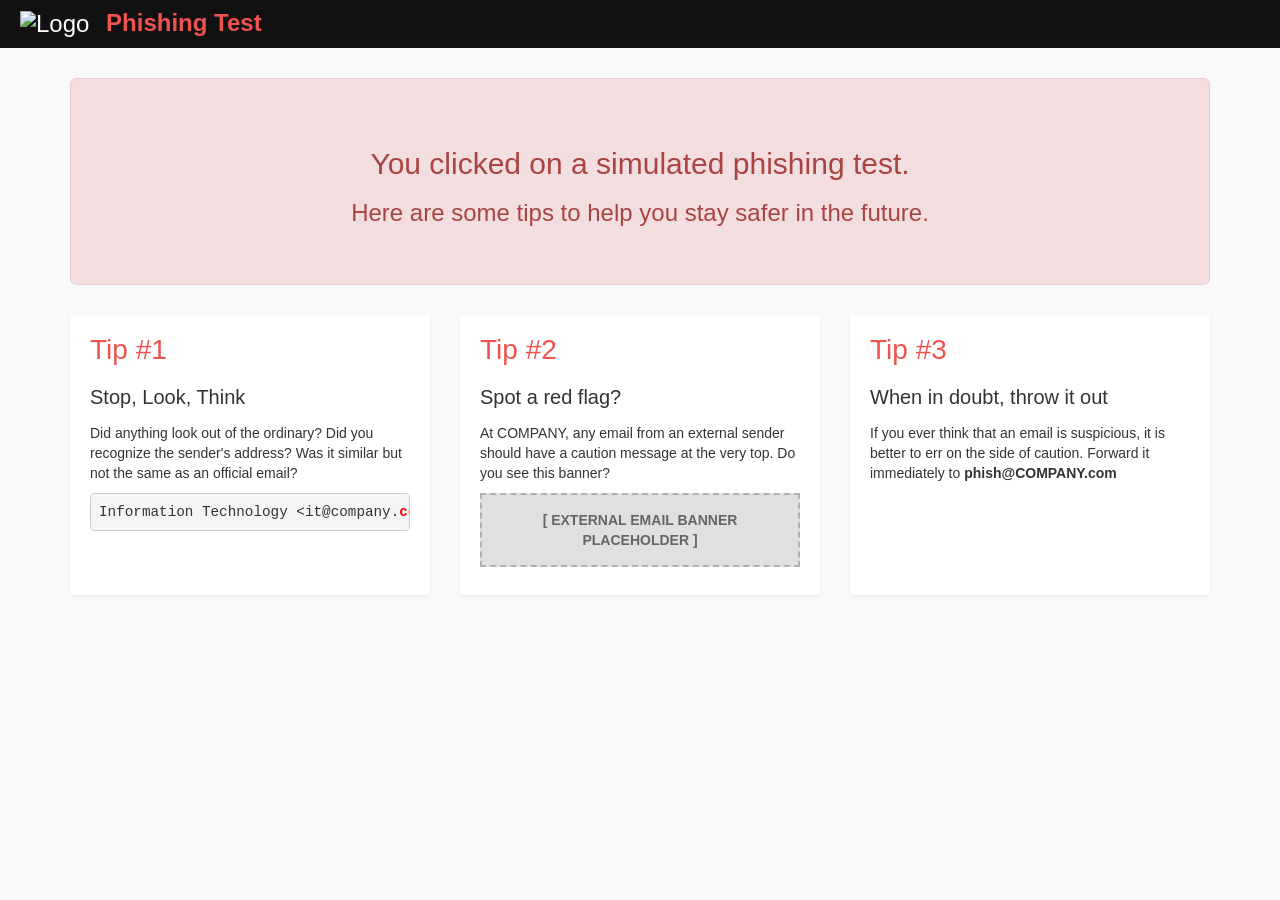
==== index.html @ d3a9c913 "Add files via upload" ====
<!DOCTYPE html>
<html lang="en">
<head>
  <meta charset="UTF-8">
  <meta name="viewport" content="width=device-width, initial-scale=1.0">
  <title>COMPANY Phishing Test</title>
  <link rel="stylesheet" href="https://maxcdn.bootstrapcdn.com/bootstrap/3.3.7/css/bootstrap.min.css">
  <style>
    body {
      background-color: #f9f9f9;
    }
    .header {
      background-color: #111111;
      padding: 10px 20px;
      color: #ffffff;
    }
    .navLink {
      display: inline-block;
    }
    .navLink h3 {
      margin: 0;
      font-weight: 300;
    }
    b {
      color: #EF5350;
      font-weight: bold;
    }
    .jumbotron {
      background-color: #f2dede;
      color: #a94442;
      border: 1px solid #ebccd1;
      margin-top: 30px;
      border-radius: 6px !important;
    }
    .tip-box {
      background: #ffffff;
      padding: 20px;
      border-radius: 4px;
      box-shadow: 0 2px 4px rgba(0,0,0,0.05);
      margin-bottom: 20px;
      min-height: 280px;
    }
    .tip-box h1 {
      color: #ef5350;
      font-size: 28px;
      margin-top: 0;
    }
    .tip-box h2 {
      font-size: 20px;
      margin-bottom: 15px;
    }
    pre {
      background-color: #f5f5f5;
      border: 1px solid #ccc;
      padding: 8px;
    }
    /* استایل موقت برای کادر تصویر بنر */
    .banner-placeholder {
      background: #e0e0e0;
      border: 2px dashed #b0b0b0;
      padding: 15px;
      color: #666;
      font-weight: bold;
      text-align: center;
      margin-top: 10px;
    }
  </style>
</head>
<body>

  <div class="header">
    <div class="navLink">
      <h3>
        <img src="https://via.placeholder.com/150x50/000000/FFFFFF?text=COMPANY+LOGO" height="40" style="vertical-align: middle; margin-right: 10px;" alt="Logo">
        <b>Phishing Test</b>
      </h3>
    </div>
  </div>

  <div class="container">
    
    <div class="jumbotron text-center">
      <h2>You clicked on a simulated phishing test.</h2>
      <h3>Here are some tips to help you stay safer in the future.</h3>
    </div>
    
    <div class="row">
      
      <div class="col-md-4">
        <div class="tip-box">
          <h1>Tip #1</h1>
          <h2>Stop, Look, Think</h2>
          <p>Did anything look out of the ordinary? Did you recognize the sender's address? Was it similar but not the same as an official email?</p>
          <pre><p style="font-size:1.1em; margin:0;">Information Technology &lt;it@company.<span style="color:red; font-weight:bold;">co</span>&gt;</p></pre>
        </div>
      </div>
      
      <div class="col-md-4">
        <div class="tip-box">
          <h1>Tip #2</h1>
          <h2>Spot a red flag?</h2>
          <p>At COMPANY, any email from an external sender should have a caution message at the very top. Do you see this banner?</p>
          <div class="banner-placeholder">
            [ EXTERNAL EMAIL BANNER PLACEHOLDER ]
          </div>
        </div>
      </div>
      
      <div class="col-md-4">
        <div class="tip-box">
          <h1>Tip #3</h1>
          <h2>When in doubt, throw it out</h2>
          <p>If you ever think that an email is suspicious, it is better to err on the side of caution. Forward it immediately to <strong>phish@COMPANY.com</strong></p>
        </div>
      </div>
      
    </div>
  </div>

</body>
</html>
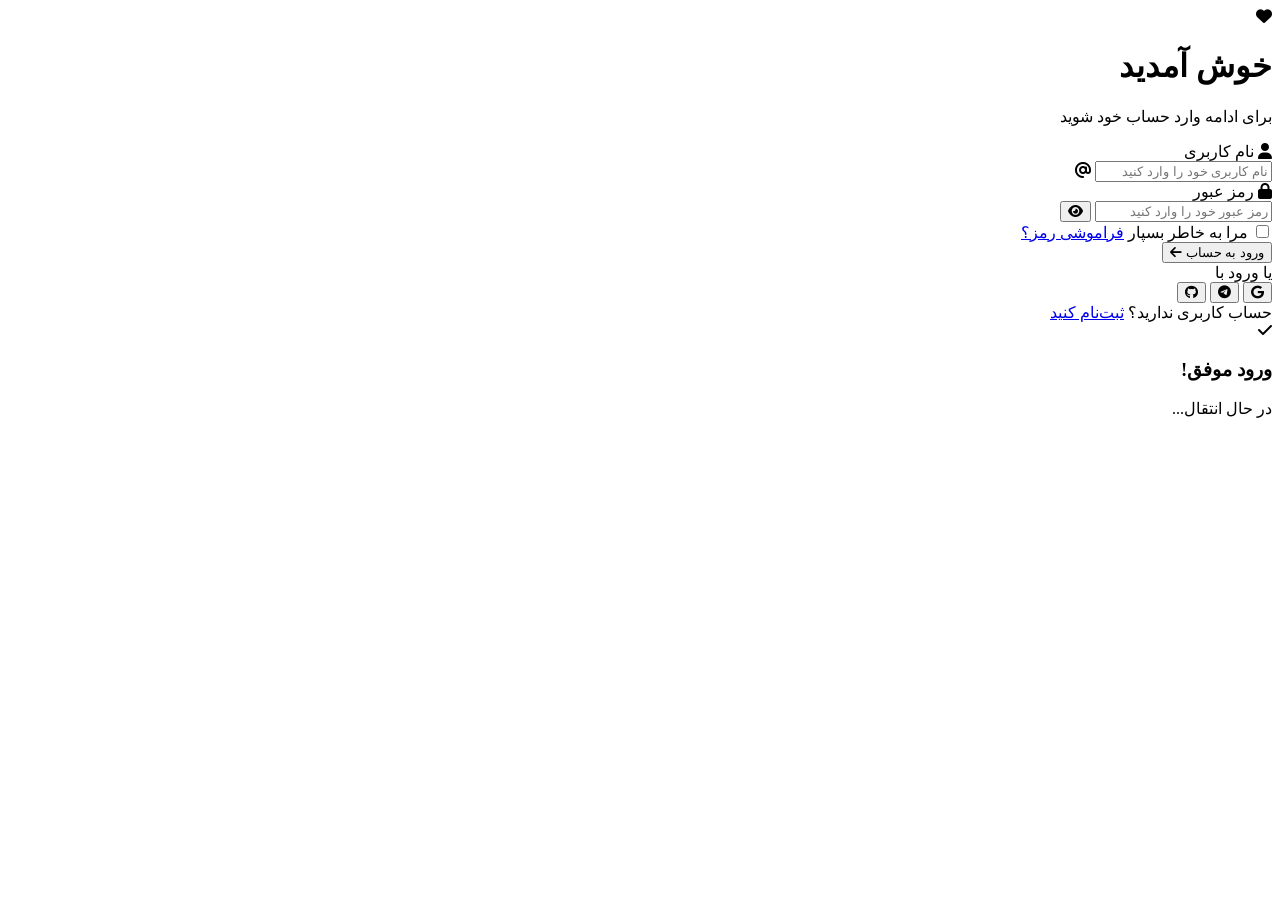
==== commit c1071a87: "Update index.html" ====
--- a/index.html
+++ b/index.html
@@ -1,121 +1,156 @@
 <!DOCTYPE html>
-<html lang="en">
+<html lang="fa" dir="rtl">
 <head>
-  <meta charset="UTF-8">
-  <meta name="viewport" content="width=device-width, initial-scale=1.0">
-  <title>COMPANY Phishing Test</title>
-  <link rel="stylesheet" href="https://maxcdn.bootstrapcdn.com/bootstrap/3.3.7/css/bootstrap.min.css">
-  <style>
-    body {
-      background-color: #f9f9f9;
-    }
-    .header {
-      background-color: #111111;
-      padding: 10px 20px;
-      color: #ffffff;
-    }
-    .navLink {
-      display: inline-block;
-    }
-    .navLink h3 {
-      margin: 0;
-      font-weight: 300;
-    }
-    b {
-      color: #EF5350;
-      font-weight: bold;
-    }
-    .jumbotron {
-      background-color: #f2dede;
-      color: #a94442;
-      border: 1px solid #ebccd1;
-      margin-top: 30px;
-      border-radius: 6px !important;
-    }
-    .tip-box {
-      background: #ffffff;
-      padding: 20px;
-      border-radius: 4px;
-      box-shadow: 0 2px 4px rgba(0,0,0,0.05);
-      margin-bottom: 20px;
-      min-height: 280px;
-    }
-    .tip-box h1 {
-      color: #ef5350;
-      font-size: 28px;
-      margin-top: 0;
-    }
-    .tip-box h2 {
-      font-size: 20px;
-      margin-bottom: 15px;
-    }
-    pre {
-      background-color: #f5f5f5;
-      border: 1px solid #ccc;
-      padding: 8px;
-    }
-    /* استایل موقت برای کادر تصویر بنر */
-    .banner-placeholder {
-      background: #e0e0e0;
-      border: 2px dashed #b0b0b0;
-      padding: 15px;
-      color: #666;
-      font-weight: bold;
-      text-align: center;
-      margin-top: 10px;
-    }
-  </style>
+    <meta charset="UTF-8">
+    <meta name="viewport" content="width=device-width, initial-scale=1.0">
+    <title>ورود | دوست‌یابی</title>
+    
+    <!-- فونت وزیرمتن -->
+    <link rel="preconnect" href="https://fonts.googleapis.com">
+    <link rel="preconnect" href="https://fonts.gstatic.com" crossorigin>
+    <link href="https://fonts.googleapis.com/css2?family=Vazirmatn:wght@300;400;500;700;800;900&display=swap" rel="stylesheet">
+    
+    <!-- Font Awesome برای آیکون‌ها -->
+    <link rel="stylesheet" href="https://cdnjs.cloudflare.com/ajax/libs/font-awesome/6.4.0/css/all.min.css">
+    
+    <link rel="stylesheet" href="./style.css">
 </head>
 <body>
 
-  <div class="header">
-    <div class="navLink">
-      <h3>
-        <img src="https://via.placeholder.com/150x50/000000/FFFFFF?text=COMPANY+LOGO" height="40" style="vertical-align: middle; margin-right: 10px;" alt="Logo">
-        <b>Phishing Test</b>
-      </h3>
+    <!-- پس‌زمینه متحرک -->
+    <div class="animated-bg">
+        <div class="bg-shape shape-1"></div>
+        <div class="bg-shape shape-2"></div>
+        <div class="bg-shape shape-3"></div>
+        <div class="bg-shape shape-4"></div>
     </div>
-  </div>
 
-  <div class="container">
-    
-    <div class="jumbotron text-center">
-      <h2>You clicked on a simulated phishing test.</h2>
-      <h3>Here are some tips to help you stay safer in the future.</h3>
+    <!-- ذرات نورانی -->
+    <div class="particles">
+        <span></span><span></span><span></span><span></span><span></span>
+        <span></span><span></span><span></span><span></span><span></span>
     </div>
-    
-    <div class="row">
-      
-      <div class="col-md-4">
-        <div class="tip-box">
-          <h1>Tip #1</h1>
-          <h2>Stop, Look, Think</h2>
-          <p>Did anything look out of the ordinary? Did you recognize the sender's address? Was it similar but not the same as an official email?</p>
-          <pre><p style="font-size:1.1em; margin:0;">Information Technology &lt;it@company.<span style="color:red; font-weight:bold;">co</span>&gt;</p></pre>
+
+    <!-- کانتینر اصلی -->
+    <div class="login-container">
+        
+        <!-- کارت شیشه‌ای -->
+        <div class="glass-card">
+            
+            <!-- لوگو و هدر -->
+            <div class="card-header">
+                <div class="logo-wrapper">
+                    <div class="logo-icon">
+                        <i class="fa-solid fa-heart"></i>
+                    </div>
+                    <div class="logo-glow"></div>
+                </div>
+                <h1 class="card-title">خوش آمدید</h1>
+                <p class="card-subtitle">برای ادامه وارد حساب خود شوید</p>
+            </div>
+            <!-- فرم ورود -->
+            <form class="login-form" onsubmit="handleLogin(event)">
+                
+                <!-- فیلد نام کاربری -->
+                <div class="input-group">
+                    <label class="input-label">
+                        <i class="fa-solid fa-user"></i>
+                        نام کاربری
+                    </label>
+                    <div class="input-wrapper">
+                        <input 
+                            type="text" 
+                            id="username" 
+                            class="input-field" 
+                            placeholder="نام کاربری خود را وارد کنید"
+                            autocomplete="username"
+                            required
+                        >
+                        <span class="input-icon">
+                            <i class="fa-solid fa-at"></i>
+                        </span>
+                    </div>
+                </div>
+
+                <!-- فیلد رمز عبور -->
+                <div class="input-group">
+                    <label class="input-label">
+                        <i class="fa-solid fa-lock"></i>
+                        رمز عبور
+                    </label>
+                    <div class="input-wrapper">
+                        <input 
+                            type="password" 
+                            id="password" 
+                            class="input-field" 
+                            placeholder="رمز عبور خود را وارد کنید"
+                            autocomplete="current-password"
+                            required
+                        >
+                        <button type="button" class="toggle-password" onclick="togglePassword()">
+                            <i class="fa-solid fa-eye" id="eyeIcon"></i>
+                        </button>
+                    </div>
+                </div>
+
+                <!-- مرا به خاطر بسپار -->
+                <div class="options-row">
+                    <label class="remember-me">
+                        <input type="checkbox" id="remember">                        <span class="checkmark"></span>
+                        <span class="remember-text">مرا به خاطر بسپار</span>
+                    </label>
+                    <a href="#" class="forgot-link">فراموشی رمز؟</a>
+                </div>
+
+                <!-- دکمه ورود -->
+                <button type="submit" class="submit-btn">
+                    <span class="btn-text">ورود به حساب</span>
+                    <span class="btn-icon">
+                        <i class="fa-solid fa-arrow-left"></i>
+                    </span>
+                    <div class="btn-loader" style="display:none;">
+                        <div class="spinner"></div>
+                    </div>
+                </button>
+
+            </form>
+
+            <!-- جداکننده -->
+            <div class="divider">
+                <span>یا ورود با</span>
+            </div>
+
+            <!-- دکمه‌های شبکه‌های اجتماعی -->
+            <div class="social-login">
+                <button class="social-btn google" onclick="socialLogin('google')">
+                    <i class="fa-brands fa-google"></i>
+                </button>
+                <button class="social-btn telegram" onclick="socialLogin('telegram')">
+                    <i class="fa-brands fa-telegram"></i>
+                </button>
+                <button class="social-btn github" onclick="socialLogin('github')">
+                    <i class="fa-brands fa-github"></i>
+                </button>
+            </div>
+
+            <!-- لینک ثبت‌نام -->
+            <div class="signup-link">
+                حساب کاربری ندارید؟ 
+                <a href="#" onclick="goToSignup()">ثبت‌نام کنید</a>
+            </div>
+
         </div>
-      </div>
-      
-      <div class="col-md-4">
-        <div class="tip-box">
-          <h1>Tip #2</h1>
-          <h2>Spot a red flag?</h2>
-          <p>At COMPANY, any email from an external sender should have a caution message at the very top. Do you see this banner?</p>
-          <div class="banner-placeholder">
-            [ EXTERNAL EMAIL BANNER PLACEHOLDER ]
-          </div>
+
+        <!-- پیام موفقیت -->
+        <div class="success-message" id="successMessage">
+            <div class="success-icon">
+                <i class="fa-solid fa-check"></i>
+            </div>            <h3>ورود موفق!</h3>
+            <p>در حال انتقال...</p>
         </div>
-      </div>
-      
-      <div class="col-md-4">
-        <div class="tip-box">
-          <h1>Tip #3</h1>
-          <h2>When in doubt, throw it out</h2>
-          <p>If you ever think that an email is suspicious, it is better to err on the side of caution. Forward it immediately to <strong>phish@COMPANY.com</strong></p>
-        </div>
-      </div>
-      
+
     </div>
-  </div>
 
+    <script src="./script.js"></script>
 </body>
 </html>
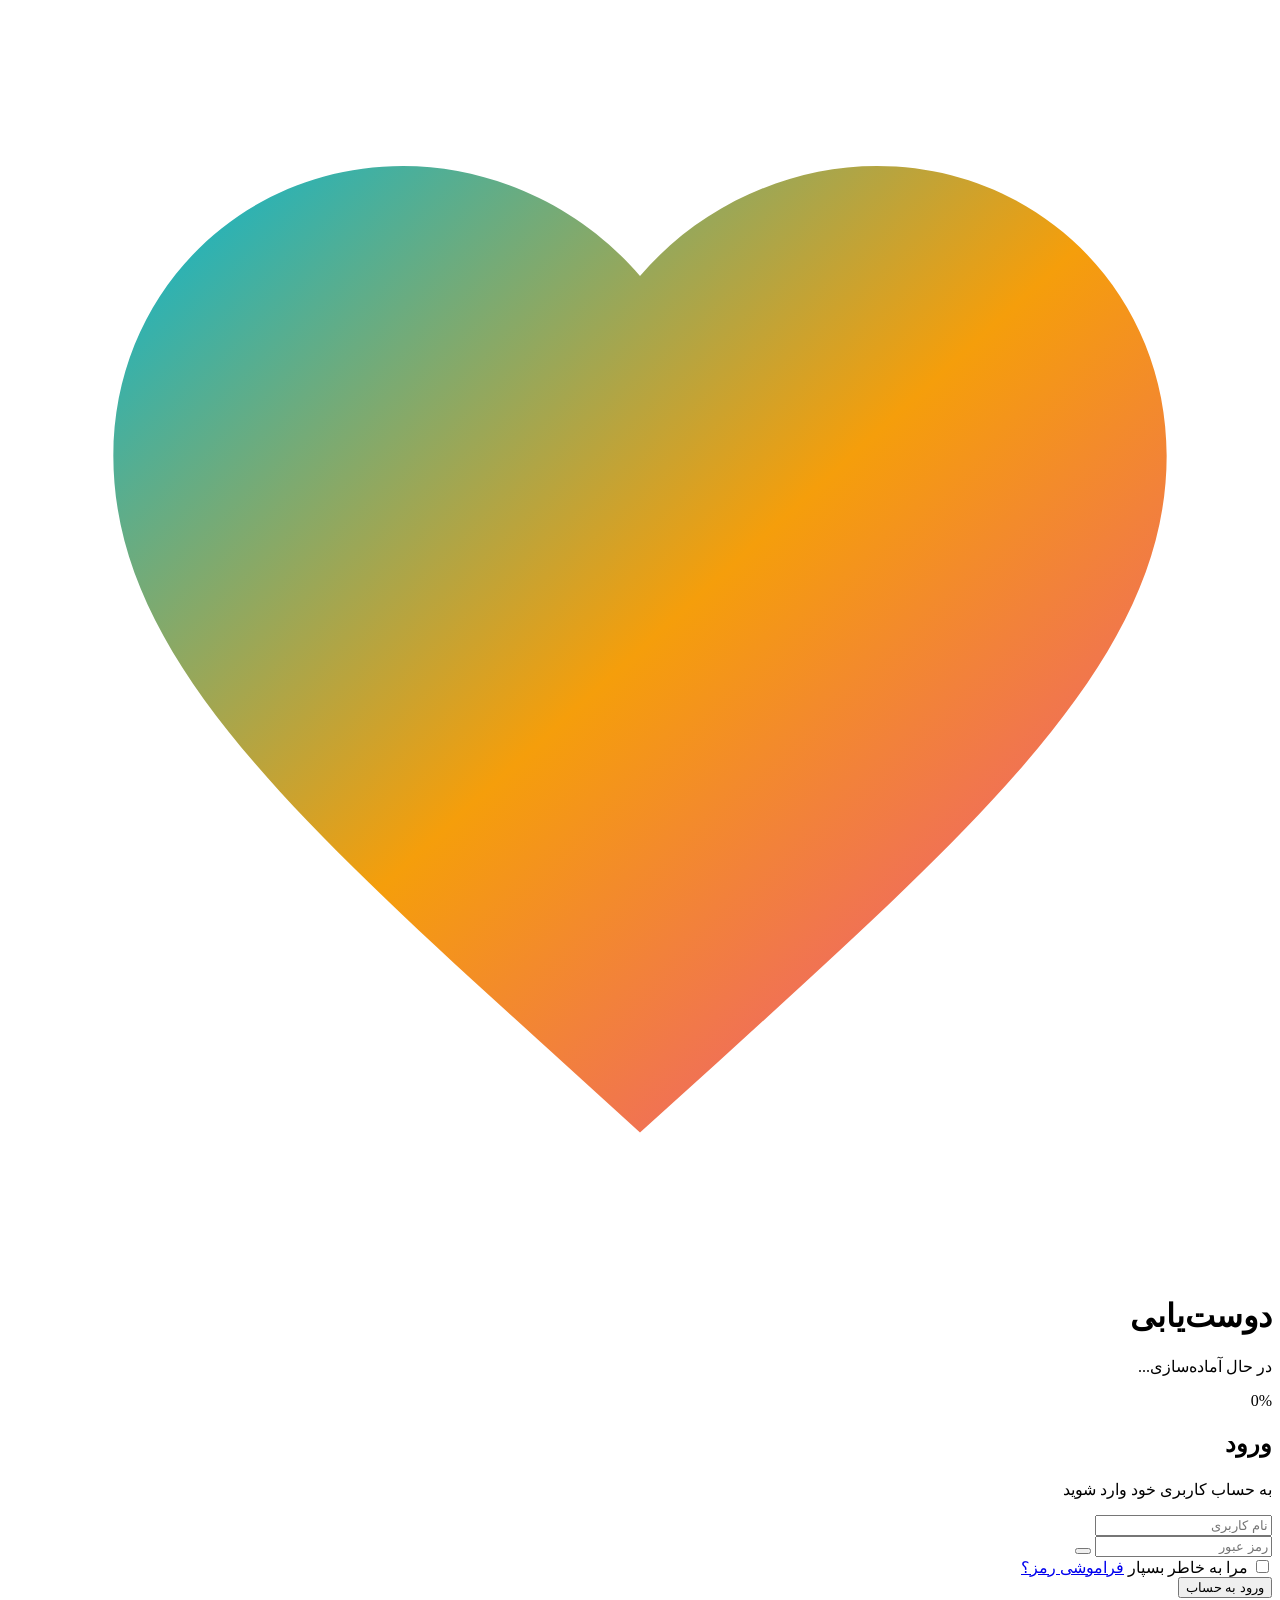
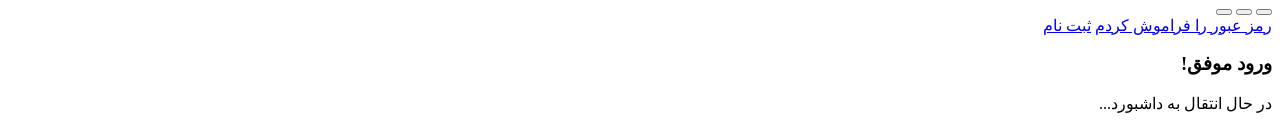
==== commit 8abe2767: "Update index.html" ====
--- a/index.html
+++ b/index.html
@@ -3,152 +3,213 @@
 <head>
     <meta charset="UTF-8">
     <meta name="viewport" content="width=device-width, initial-scale=1.0">
-    <title>ورود | دوست‌یابی</title>
+    <title>ورود | اپلیکیشن دوستیابی</title>
     
     <!-- فونت وزیرمتن -->
-    <link rel="preconnect" href="https://fonts.googleapis.com">
-    <link rel="preconnect" href="https://fonts.gstatic.com" crossorigin>
-    <link href="https://fonts.googleapis.com/css2?family=Vazirmatn:wght@300;400;500;700;800;900&display=swap" rel="stylesheet">
-    
-    <!-- Font Awesome برای آیکون‌ها -->
-    <link rel="stylesheet" href="https://cdnjs.cloudflare.com/ajax/libs/font-awesome/6.4.0/css/all.min.css">
+    <link href="https://fonts.googleapis.com/css2?family=Vazirmatn:wght@200;300;400;500;600;700;800;900&display=swap" rel="stylesheet">
+    
+    <!-- Lordicon Library -->
+    <script src="https://cdn.lordicon.com/lordicon.js"></script>
     
     <link rel="stylesheet" href="./style.css">
 </head>
 <body>
 
-    <!-- پس‌زمینه متحرک -->
+    <!-- ===== صفحه لودینگ ===== -->
+    <div class="loading-screen" id="loadingScreen">
+        <div class="loading-bg">
+            <div class="loading-shape shape-1"></div>
+            <div class="loading-shape shape-2"></div>
+            <div class="loading-shape shape-3"></div>
+        </div>
+        
+        <div class="loading-particles" id="loadingParticles"></div>
+        
+        <div class="loading-content">
+            <div class="app-icon-wrapper">
+                <div class="app-icon-glow"></div>
+                <div class="app-icon-ring ring-1"></div>
+                <div class="app-icon-ring ring-2"></div>
+                <div class="app-icon-ring ring-3"></div>
+                <div class="app-icon">
+                    <!-- آیکون برنامه شما - قلب -->
+                    <svg viewBox="0 0 24 24" xmlns="http://www.w3.org/2000/svg">
+                        <defs>
+                            <linearGradient id="heartGradient" x1="0%" y1="0%" x2="100%" y2="100%">
+                                <stop offset="0%" style="stop-color:#06b6d4"/>
+                                <stop offset="50%" style="stop-color:#f59e0b"/>
+                                <stop offset="100%" style="stop-color:#ec4899"/>
+                            </linearGradient>
+                        </defs>
+                        <path fill="url(#heartGradient)" d="M12 21.35l-1.45-1.32C5.4 15.36 2 12.28 2 8.5 2 5.42 4.42 3 7.5 3c1.74 0 3.41.81 4.5 2.09C13.09 3.81 14.76 3 16.5 3 19.58 3 22 5.42 22 8.5c0 3.78-3.4 6.86-8.55 11.54L12 21.35z"/>
+                    </svg>
+                </div>
+            </div>
+            
+            <h1 class="loading-title">دوست‌یابی</h1>
+            <p class="loading-subtitle">در حال آماده‌سازی...</p>            
+            <div class="loading-progress">
+                <div class="loading-progress-bar" id="progressBar"></div>
+            </div>
+            
+            <div class="loading-percentage" id="loadingPercentage">0%</div>
+        </div>
+    </div>
+
+    <!-- ===== پس‌زمینه متحرک ===== -->
     <div class="animated-bg">
-        <div class="bg-shape shape-1"></div>
-        <div class="bg-shape shape-2"></div>
-        <div class="bg-shape shape-3"></div>
-        <div class="bg-shape shape-4"></div>
-    </div>
-
-    <!-- ذرات نورانی -->
-    <div class="particles">
-        <span></span><span></span><span></span><span></span><span></span>
-        <span></span><span></span><span></span><span></span><span></span>
-    </div>
-
-    <!-- کانتینر اصلی -->
-    <div class="login-container">
-        
-        <!-- کارت شیشه‌ای -->
-        <div class="glass-card">
-            
-            <!-- لوگو و هدر -->
-            <div class="card-header">
-                <div class="logo-wrapper">
-                    <div class="logo-icon">
-                        <i class="fa-solid fa-heart"></i>
+        <div class="bg-orb orb-1"></div>
+        <div class="bg-orb orb-2"></div>
+        <div class="bg-orb orb-3"></div>
+    </div>
+    
+    <div class="particles" id="particles"></div>
+
+    <!-- ===== کانتینر اصلی ===== -->
+    <div class="main-container">
+        <div class="box" id="mainBox">
+            <div class="login">
+                <div class="loginBx">
+                    
+                    <!-- هدر با آیکون Lordicon -->
+                    <div class="form-header">
+                        <lord-icon
+                            src="https://cdn.lordicon.com/hxvnnmho.json"
+                            trigger="loop"
+                            colors="primary:#06b6d4,secondary:#f59e0b"
+                            style="width:60px;height:60px">
+                        </lord-icon>
+                        <h2>
+                            <lord-icon
+                                src="https://cdn.lordicon.com/ffwtoflj.json"
+                                trigger="hover"
+                                colors="primary:#06b6d4"
+                                style="width:28px;height:28px;vertical-align:middle">
+                            </lord-icon>
+                            ورود
+                            <lord-icon
+                                src="https://cdn.lordicon.com/ffwtoflj.json"
+                                trigger="hover"
+                                colors="primary:#f59e0b"
+                                style="width:28px;height:28px;vertical-align:middle">
+                            </lord-icon>
+                        </h2>
+                        <p class="form-description">به حساب کاربری خود وارد شوید</p>
                     </div>
-                    <div class="logo-glow"></div>
+                    <!-- فرم ورود -->
+                    <form id="loginForm" onsubmit="handleLogin(event)">
+                        
+                        <!-- فیلد نام کاربری -->
+                        <div class="input-wrapper">
+                            <div class="input-icon">
+                                <lord-icon
+                                    src="https://cdn.lordicon.com/dxjqoygy.json"
+                                    trigger="hover"
+                                    colors="primary:#06b6d4"
+                                    style="width:22px;height:22px">
+                                </lord-icon>
+                            </div>
+                            <input 
+                                type="text" 
+                                id="username" 
+                                placeholder="نام کاربری"
+                                autocomplete="username"
+                                required>
+                        </div>
+
+                        <!-- فیلد رمز عبور -->
+                        <div class="input-wrapper">
+                            <div class="input-icon">
+                                <lord-icon
+                                    src="https://cdn.lordicon.com/egiwmiqg.json"
+                                    trigger="hover"
+                                    colors="primary:#06b6d4"
+                                    style="width:22px;height:22px">
+                                </lord-icon>
+                            </div>
+                            <input 
+                                type="password" 
+                                id="password" 
+                                placeholder="رمز عبور"
+                                autocomplete="current-password"
+                                required>
+                            <button type="button" class="toggle-password" onclick="togglePassword()">
+                                <lord-icon
+                                    src="https://cdn.lordicon.com/kbtmbyzy.json"
+                                    trigger="hover"
+                                    colors="primary:#06b6d4"
+                                    id="eyeIcon"
+                                    style="width:22px;height:22px">
+                                </lord-icon>
+                            </button>
+                        </div>
+
+                        <!-- گزینه‌ها -->
+                        <div class="options-row">                            <label class="remember-me">
+                                <input type="checkbox" id="remember">
+                                <span class="checkmark"></span>
+                                <span>مرا به خاطر بسپار</span>
+                            </label>
+                            <a href="#" class="forgot-link">فراموشی رمز؟</a>
+                        </div>
+
+                        <!-- دکمه ورود -->
+                        <input type="submit" value="ورود به حساب" id="submitBtn">
+                        
+                        <!-- دکمه‌های اجتماعی -->
+                        <div class="social-login">
+                            <button type="button" class="social-btn" onclick="socialLogin('google')">
+                                <lord-icon
+                                    src="https://cdn.lordicon.com/ymgutmsg.json"
+                                    trigger="hover"
+                                    colors="primary:#ea4335"
+                                    style="width:24px;height:24px">
+                                </lord-icon>
+                            </button>
+                            <button type="button" class="social-btn" onclick="socialLogin('telegram')">
+                                <lord-icon
+                                    src="https://cdn.lordicon.com/nocovwne.json"
+                                    trigger="hover"
+                                    colors="primary:#0088cc"
+                                    style="width:24px;height:24px">
+                                </lord-icon>
+                            </button>
+                            <button type="button" class="social-btn" onclick="socialLogin('github')">
+                                <lord-icon
+                                    src="https://cdn.lordicon.com/jxzlxyso.json"
+                                    trigger="hover"
+                                    colors="primary:#ffffff"
+                                    style="width:24px;height:24px">
+                                </lord-icon>
+                            </button>
+                        </div>
+
+                        <!-- لینک‌ها -->
+                        <div class="group">
+                            <a href="#">رمز عبور را فراموش کردم</a>
+                            <a href="#" onclick="goToSignup()">ثبت نام</a>
+                        </div>
+                    </form>
                 </div>
-                <h1 class="card-title">خوش آمدید</h1>
-                <p class="card-subtitle">برای ادامه وارد حساب خود شوید</p>
             </div>
-            <!-- فرم ورود -->
-            <form class="login-form" onsubmit="handleLogin(event)">
-                
-                <!-- فیلد نام کاربری -->
-                <div class="input-group">
-                    <label class="input-label">
-                        <i class="fa-solid fa-user"></i>
-                        نام کاربری
-                    </label>
-                    <div class="input-wrapper">
-                        <input 
-                            type="text" 
-                            id="username" 
-                            class="input-field" 
-                            placeholder="نام کاربری خود را وارد کنید"
-                            autocomplete="username"
-                            required
-                        >
-                        <span class="input-icon">
-                            <i class="fa-solid fa-at"></i>
-                        </span>
-                    </div>
-                </div>
-
-                <!-- فیلد رمز عبور -->
-                <div class="input-group">
-                    <label class="input-label">
-                        <i class="fa-solid fa-lock"></i>
-                        رمز عبور
-                    </label>
-                    <div class="input-wrapper">
-                        <input 
-                            type="password" 
-                            id="password" 
-                            class="input-field" 
-                            placeholder="رمز عبور خود را وارد کنید"
-                            autocomplete="current-password"
-                            required
-                        >
-                        <button type="button" class="toggle-password" onclick="togglePassword()">
-                            <i class="fa-solid fa-eye" id="eyeIcon"></i>
-                        </button>
-                    </div>
-                </div>
-
-                <!-- مرا به خاطر بسپار -->
-                <div class="options-row">
-                    <label class="remember-me">
-                        <input type="checkbox" id="remember">                        <span class="checkmark"></span>
-                        <span class="remember-text">مرا به خاطر بسپار</span>
-                    </label>
-                    <a href="#" class="forgot-link">فراموشی رمز؟</a>
-                </div>
-
-                <!-- دکمه ورود -->
-                <button type="submit" class="submit-btn">
-                    <span class="btn-text">ورود به حساب</span>
-                    <span class="btn-icon">
-                        <i class="fa-solid fa-arrow-left"></i>
-                    </span>
-                    <div class="btn-loader" style="display:none;">
-                        <div class="spinner"></div>
-                    </div>
-                </button>
-
-            </form>
-
-            <!-- جداکننده -->
-            <div class="divider">
-                <span>یا ورود با</span>
-            </div>
-
-            <!-- دکمه‌های شبکه‌های اجتماعی -->
-            <div class="social-login">
-                <button class="social-btn google" onclick="socialLogin('google')">
-                    <i class="fa-brands fa-google"></i>
-                </button>
-                <button class="social-btn telegram" onclick="socialLogin('telegram')">
-                    <i class="fa-brands fa-telegram"></i>
-                </button>
-                <button class="social-btn github" onclick="socialLogin('github')">
-                    <i class="fa-brands fa-github"></i>
-                </button>
-            </div>
-
-            <!-- لینک ثبت‌نام -->
-            <div class="signup-link">
-                حساب کاربری ندارید؟ 
-                <a href="#" onclick="goToSignup()">ثبت‌نام کنید</a>
-            </div>
-
-        </div>
-
-        <!-- پیام موفقیت -->
-        <div class="success-message" id="successMessage">
-            <div class="success-icon">
-                <i class="fa-solid fa-check"></i>
-            </div>            <h3>ورود موفق!</h3>
-            <p>در حال انتقال...</p>
-        </div>
-
+        </div>
+    </div>
+    <!-- Toast Container -->
+    <div id="toastContainer" class="toast-container"></div>
+
+    <!-- پیام موفقیت -->
+    <div class="success-overlay" id="successOverlay">
+        <div class="success-card">
+            <lord-icon
+                src="https://cdn.lordicon.com/lupuorrc.json"
+                trigger="loop"
+                delay="2000"
+                colors="primary:#10b981,secondary:#06b6d4"
+                style="width:120px;height:120px">
+            </lord-icon>
+            <h3>ورود موفق!</h3>
+            <p>در حال انتقال به داشبورد...</p>
+        </div>
     </div>
 
     <script src="./script.js"></script>
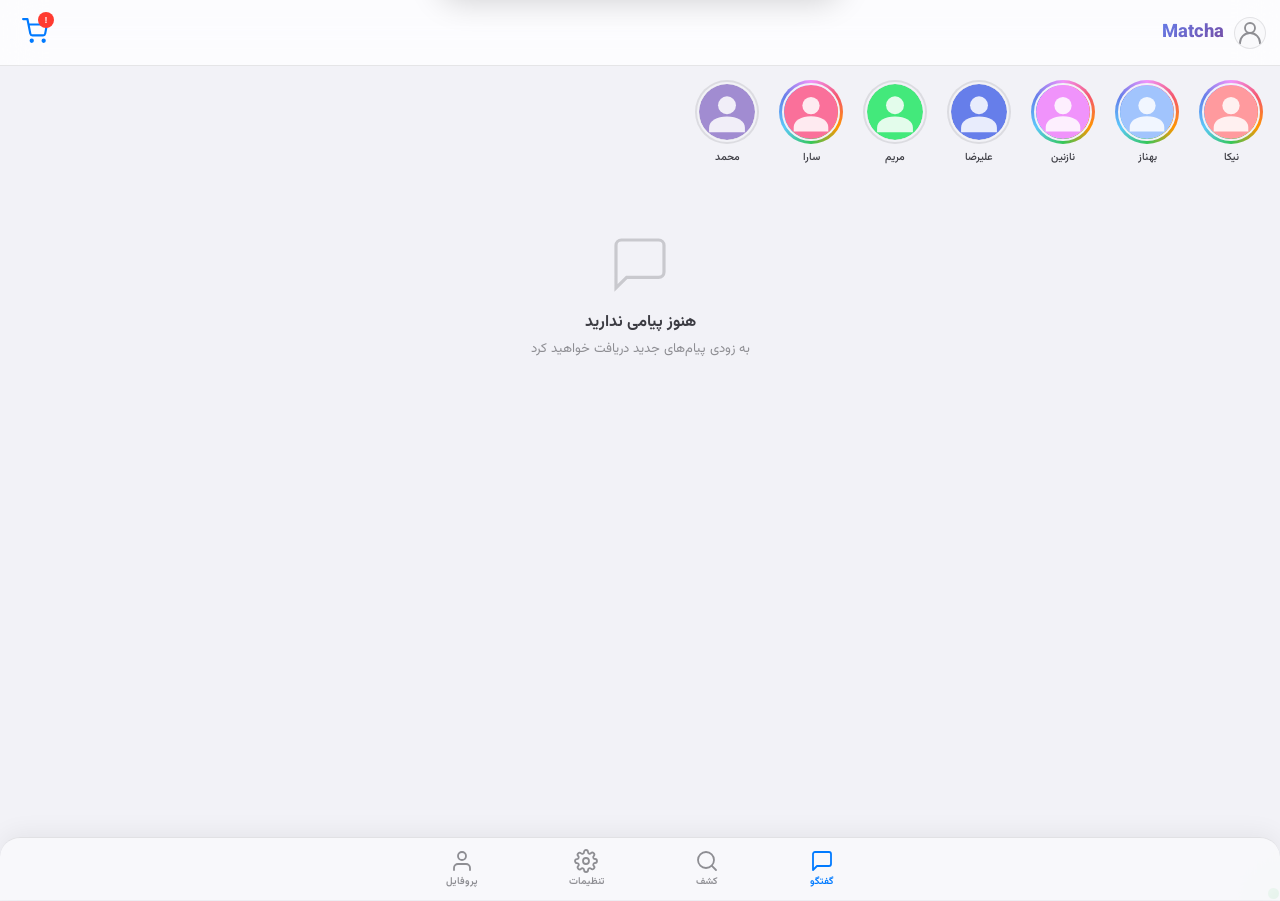
==== commit c0a16b00: "Add files via upload" ====
--- a/index.html
+++ b/index.html
@@ -1,217 +1,617 @@
 <!DOCTYPE html>
 <html lang="fa" dir="rtl">
 <head>
-    <meta charset="UTF-8">
-    <meta name="viewport" content="width=device-width, initial-scale=1.0">
-    <title>ورود | اپلیکیشن دوستیابی</title>
-    
-    <!-- فونت وزیرمتن -->
-    <link href="https://fonts.googleapis.com/css2?family=Vazirmatn:wght@200;300;400;500;600;700;800;900&display=swap" rel="stylesheet">
-    
-    <!-- Lordicon Library -->
-    <script src="https://cdn.lordicon.com/lordicon.js"></script>
-    
-    <link rel="stylesheet" href="./style.css">
+<meta charset="UTF-8">
+<meta name="viewport" content="width=device-width,initial-scale=1.0,viewport-fit=cover">
+<meta name="theme-color" content="#f2f2f7" id="themeMeta">
+<title>Matcha</title>
+<link rel="preconnect" href="https://fonts.googleapis.com">
+<link rel="preconnect" href="https://fonts.gstatic.com" crossorigin>
+<link href="https://fonts.googleapis.com/css2?family=Vazirmatn:wght@100..900&display=swap" rel="stylesheet">
+<script src="https://cdnjs.cloudflare.com/ajax/libs/qrcodejs/1.0.0/qrcode.min.js"></script>
+<style>
+:root{
+--bg:#f2f2f7;--card:#fff;--card2:#f9f9fb;--tx:#000;--tx2:#3c3c43;--tx3:#8e8e93;
+--dv:rgba(60,60,67,.12);--bl:#007aff;--gn:#34c759;--rd:#ff3b30;--or:#ff9500;
+--pu:#af52de;--pk:#ff2d55;--tl:#5ac8fa;
+--gl:rgba(255,255,255,.78);--nb:rgba(249,249,251,.88);
+--r1:12px;--r2:16px;--r3:22px;--r4:28px;
+--acc:linear-gradient(135deg,#667eea,#764ba2);
+}
+body.dark{--bg:#000;--card:#1c1c1e;--card2:#2c2c2e;--tx:#fff;--tx2:#ebebf5;--tx3:#8e8e93;
+--dv:rgba(84,84,88,.35);--gl:rgba(28,28,30,.78);--nb:rgba(28,28,30,.88);}
+*{margin:0;padding:0;box-sizing:border-box;-webkit-tap-highlight-color:transparent}
+body{font-family:'Vazirmatn',-apple-system,sans-serif;background:var(--bg);color:var(--tx);
+padding-bottom:90px;overflow-x:hidden;-webkit-font-smoothing:antialiased;
+transition:background .6s cubic-bezier(.4,0,.2,1),color .6s cubic-bezier(.4,0,.2,1)}
+.sg,.exp-card,.prof-g,.sheet,.bnav,.app-hdr,.toast,.notif,.pay-c{
+transition:background .6s cubic-bezier(.4,0,.2,1),color .6s cubic-bezier(.4,0,.2,1),
+border-color .6s cubic-bezier(.4,0,.2,1),box-shadow .6s cubic-bezier(.4,0,.2,1)}
+@keyframes fadeUp{from{opacity:0;transform:translateY(14px)}to{opacity:1;transform:translateY(0)}}
+@keyframes scaleIn{from{opacity:0;transform:scale(.9)}to{opacity:1;transform:scale(1)}}
+@keyframes shake{0%,100%{transform:translateX(0)}25%{transform:translateX(-8px)}75%{transform:translateX(8px)}}
+@keyframes glow{0%{box-shadow:0 0 0 0 rgba(52,199,89,.6)}70%{box-shadow:0 0 0 8px rgba(52,199,89,0)}100%{box-shadow:0 0 0 0 rgba(52,199,89,0)}}
+@keyframes glowGray{0%{box-shadow:0 0 0 0 rgba(142,142,147,.4)}70%{box-shadow:0 0 0 6px rgba(142,142,147,0)}100%{box-shadow:0 0 0 0 rgba(142,142,147,0)}}
+@keyframes shimmer{0%{background-position:-200% center}100%{background-position:200% center}}
+@keyframes dotP{0%,80%,100%{transform:translateY(0);opacity:.4}40%{transform:translateY(-10px);opacity:1}}
+@keyframes ringS{to{transform:rotate(360deg)}}
+@keyframes cartBounce{0%{transform:scale(1)}30%{transform:scale(1.3) rotate(-10deg)}60%{transform:scale(1.15) rotate(8deg)}100%{transform:scale(1) rotate(0)}}
+@keyframes gradientShift{0%{background-position:0% 50%}50%{background-position:100% 50%}100%{background-position:0% 50%}}
+@keyframes statusPulse{0%,100%{transform:scale(1)}50%{transform:scale(1.2)}}
+@keyframes lockShake{0%,100%{transform:translateX(0) rotate(0)}20%{transform:translateX(-4px) rotate(-5deg)}40%{transform:translateX(4px) rotate(5deg)}60%{transform:translateX(-3px) rotate(-3deg)}80%{transform:translateX(3px) rotate(3deg)}}
+@keyframes bellRing{0%,100%{transform:rotate(0)}10%{transform:rotate(14deg)}20%{transform:rotate(-12deg)}30%{transform:rotate(10deg)}40%{transform:rotate(-8deg)}50%{transform:rotate(6deg)}60%{transform:rotate(-4deg)}70%{transform:rotate(2deg)}}
+@keyframes iconFloat{0%,100%{transform:translateY(0) scale(1)}50%{transform:translateY(-16px) scale(1.03)}}
+@keyframes glowRing1{0%{transform:rotate(0deg);opacity:.7}50%{opacity:1}100%{transform:rotate(360deg);opacity:.7}}
+@keyframes glowRing2{0%{transform:rotate(360deg);opacity:.5}50%{opacity:.8}100%{transform:rotate(0deg);opacity:.5}}
+@keyframes glowPulse{0%,100%{filter:drop-shadow(0 0 20px rgba(52,199,89,.3)) drop-shadow(0 0 40px rgba(102,126,234,.1))}50%{filter:drop-shadow(0 0 35px rgba(52,199,89,.5)) drop-shadow(0 0 60px rgba(102,126,234,.2))}}
+@keyframes shimmerLine{0%{left:-100%}100%{left:200%}}
+@keyframes textFade{0%{opacity:0;transform:translateY(10px)}100%{opacity:1;transform:translateY(0)}}
+@keyframes progressGrow{0%{width:0}100%{width:100%}}
+@keyframes particleFloat{0%{transform:translateY(0) translateX(0) scale(1);opacity:0}20%{opacity:1}80%{opacity:1}100%{transform:translateY(-120px) translateX(30px) scale(0);opacity:0}}
+@keyframes particleFloat2{0%{transform:translateY(0) translateX(0) scale(1);opacity:0}20%{opacity:1}80%{opacity:1}100%{transform:translateY(-100px) translateX(-40px) scale(0);opacity:0}}
+@keyframes aboutFloat{0%,100%{transform:translateY(0) rotate(0deg)}25%{transform:translateY(-6px) rotate(1deg)}75%{transform:translateY(4px) rotate(-1deg)}}
+@keyframes aboutGlow{0%,100%{filter:drop-shadow(0 6px 20px rgba(52,199,89,.25)) drop-shadow(0 0 30px rgba(102,126,234,.1))}50%{filter:drop-shadow(0 8px 30px rgba(52,199,89,.4)) drop-shadow(0 0 50px rgba(102,126,234,.2))}}
+
+.pay-loader{position:fixed;inset:0;z-index:7000;display:none;align-items:center;justify-content:center;flex-direction:column;overflow:hidden;background:radial-gradient(ellipse at 50% 40%,#0a1628 0%,#050a14 100%)}
+.pay-loader.show{display:flex}
+.pl-particles{position:absolute;inset:0;overflow:hidden;pointer-events:none}
+.pl-particle{position:absolute;border-radius:50%;pointer-events:none}
+.pl-particle.g{background:radial-gradient(circle,rgba(52,199,89,.8),transparent);width:4px;height:4px}
+.pl-particle.b{background:radial-gradient(circle,rgba(102,126,234,.8),transparent);width:3px;height:3px}
+.pl-particle.w{background:radial-gradient(circle,rgba(255,255,255,.6),transparent);width:2px;height:2px}
+.pl-particle:nth-child(odd){animation:particleFloat 3.5s ease-in-out infinite}
+.pl-particle:nth-child(even){animation:particleFloat2 4s ease-in-out infinite}
+.pl-icon-wrap{position:relative;width:130px;height:130px;margin-bottom:28px}
+.pl-glow-ring{position:absolute;border-radius:50%;border:2px solid transparent}
+.pl-glow-ring.r1{inset:-20px;border-top-color:rgba(52,199,89,.6);border-right-color:rgba(52,199,89,.2);animation:glowRing1 3s linear infinite;filter:blur(1px)}
+.pl-glow-ring.r2{inset:-32px;border-bottom-color:rgba(102,126,234,.5);border-left-color:rgba(102,126,234,.15);animation:glowRing2 4s linear infinite;filter:blur(1.5px)}
+.pl-glow-ring.r3{inset:-44px;border-top-color:rgba(160,120,255,.3);border-right-color:rgba(160,120,255,.08);animation:glowRing1 5s linear infinite;filter:blur(2px)}
+.pl-icon{width:130px;height:130px;overflow:hidden;position:relative;z-index:2;background:transparent;animation:iconFloat 3s ease-in-out infinite,glowPulse 3s ease-in-out infinite}
+.pl-icon img{width:100%;height:100%;object-fit:contain;display:block}
+.pl-icon-shimmer{position:absolute;inset:0;z-index:3;overflow:hidden;pointer-events:none}
+.pl-icon-shimmer::after{content:'';position:absolute;top:0;width:60%;height:100%;background:linear-gradient(90deg,transparent,rgba(255,255,255,.12),transparent);animation:shimmerLine 2.5s ease-in-out infinite;transform:skewX(-15deg)}
+.pl-text{color:rgba(255,255,255,.92);font-size:1.05rem;font-weight:600;margin-bottom:8px;animation:textFade .8s ease .3s both;letter-spacing:.3px}
+.pl-sub{color:rgba(255,255,255,.45);font-size:.78rem;font-weight:400;animation:textFade .8s ease .5s both;margin-bottom:28px}
+.pl-progress{width:200px;height:3px;background:rgba(255,255,255,.08);border-radius:3px;overflow:hidden;animation:textFade .8s ease .7s both}
+.pl-progress-bar{height:100%;border-radius:3px;background:linear-gradient(90deg,#34c759,#667eea,#af52de);background-size:200% 100%;animation:progressGrow 3s cubic-bezier(.4,0,.2,1) forwards,shimmer 2s linear infinite}
+.pl-cancel{margin-top:24px;background:rgba(255,255,255,.08);border:1px solid rgba(255,255,255,.1);color:rgba(255,255,255,.5);font-size:.78rem;font-weight:500;padding:8px 20px;border-radius:20px;cursor:pointer;font-family:inherit;animation:textFade .8s ease .9s both;transition:all .2s}
+.pl-cancel:active{background:rgba(255,255,255,.15);color:rgba(255,255,255,.8)}
+
+.about-h{text-align:center;padding:28px 14px 14px}
+.about-logo{width:80px;height:80px;margin:0 auto 16px;overflow:hidden;position:relative;animation:aboutFloat 4s ease-in-out infinite,aboutGlow 4s ease-in-out infinite;background:transparent}
+.about-logo img{width:100%;height:100%;object-fit:contain;display:block}
+.about-logo-glow{position:absolute;inset:-8px;z-index:-1;background:radial-gradient(circle,rgba(52,199,89,.2),transparent 70%);animation:aboutGlow 4s ease-in-out infinite}
+.about-nm{font-size:1.3rem;font-weight:800;margin-bottom:3px}
+.about-v{font-size:.8rem;color:var(--tx3);font-weight:500;margin-bottom:18px}
+.about-txt{font-size:.84rem;color:var(--tx2);line-height:1.8;text-align:center;padding:0 18px;margin-bottom:18px}
+.about-tags{display:flex;flex-wrap:wrap;gap:8px;justify-content:center;padding:0 14px;margin-bottom:18px}
+.about-tag{padding:6px 14px;background:var(--card2);border-radius:20px;font-size:.76rem;font-weight:600;color:var(--tx2)}
+.about-copy{font-size:.7rem;color:var(--tx3);text-align:center;padding:18px}
+
+.app-hdr{position:sticky;top:0;z-index:900;padding:10px 14px;display:flex;align-items:center;justify-content:space-between;background:var(--gl);backdrop-filter:saturate(180%) blur(20px);-webkit-backdrop-filter:saturate(180%) blur(20px);border-bottom:.5px solid var(--dv)}
+.hdr-left{display:flex;align-items:center;gap:10px}
+.hdr-av{width:32px;height:32px;border-radius:50%;object-fit:cover;background:var(--card2);border:1.5px solid var(--dv);cursor:pointer}
+.hdr-title{font-size:1.15rem;font-weight:800;background:var(--acc);-webkit-background-clip:text;-webkit-text-fill-color:transparent;background-clip:text}
+.cart-btn{background:none;border:none;cursor:pointer;padding:8px;border-radius:50%;transition:background .2s;position:relative}
+.cart-btn:active{background:var(--dv)}
+.cart-btn svg{width:26px;height:26px;stroke:var(--bl);fill:none;stroke-width:2;stroke-linecap:round;stroke-linejoin:round;transition:all .3s}
+.cart-btn:active svg{animation:cartBounce .5s ease}
+.cart-badge{position:absolute;top:2px;right:2px;width:16px;height:16px;border-radius:50%;background:var(--rd);color:#fff;font-size:9px;font-weight:700;display:flex;align-items:center;justify-content:center}
+.stories-wrap{padding:14px 0 6px}
+.stories-bar{display:flex;gap:14px;padding:0 14px;overflow-x:auto;-webkit-overflow-scrolling:touch;scroll-behavior:smooth}
+.stories-bar::-webkit-scrollbar{display:none}
+.story-item{flex-shrink:0;text-align:center;cursor:pointer;width:70px;animation:fadeUp .4s ease backwards}
+.story-ring{width:64px;height:64px;border-radius:50%;padding:3px;margin:0 auto 5px;background:conic-gradient(from 0deg,#f093fb,#f5576c,#ff9500,#34c759,#5ac8fa,#667eea,#f093fb);transition:transform .2s}
+.story-ring.no-story{background:var(--dv);padding:2px}
+.story-item:active .story-ring{transform:scale(.92)}
+.story-inner{position:relative;width:100%;height:100%;border-radius:50%;overflow:hidden;border:2.5px solid var(--bg)}
+.story-inner img{width:100%;height:100%;object-fit:cover;border-radius:50%}
+.story-name{font-size:10.5px;font-weight:500;color:var(--tx2);white-space:nowrap;overflow:hidden;text-overflow:ellipsis}
+.status-dot{position:absolute;bottom:-1px;right:-1px;width:15px;height:15px;border-radius:50%;border:2.5px solid var(--bg);z-index:3}
+.status-dot.online{background:var(--gn);animation:glow 2s infinite,statusPulse 2.5s ease-in-out infinite}
+.status-dot.offline{background:var(--tx3);animation:glowGray 3s infinite}
+.page{display:none;opacity:0;transition:opacity .25s}
+.page.active{display:block;opacity:1;animation:fadeUp .35s ease}
+.chat-list{padding:0 12px}
+.chats-empty{display:flex;flex-direction:column;align-items:center;justify-content:center;padding:60px 20px;text-align:center}
+.chats-empty svg{width:64px;height:64px;stroke:var(--tx3);fill:none;stroke-width:1.2;margin-bottom:14px;opacity:.4}
+.chats-empty-t{font-size:1rem;font-weight:700;color:var(--tx2);margin-bottom:4px}
+.chats-empty-s{font-size:.82rem;color:var(--tx3);max-width:260px;line-height:1.6}
+.ci{display:flex;align-items:center;gap:12px;padding:11px 8px;border-bottom:.5px solid var(--dv);cursor:pointer;transition:background .15s;border-radius:var(--r1)}
+.ci:active{background:var(--dv)}
+.ci-av-wrap{position:relative;flex-shrink:0}
+.ci-av{width:52px;height:52px;border-radius:50%;object-fit:cover;background:var(--card2)}
+.ci-body{flex:1;min-width:0}
+.ci-top{display:flex;justify-content:space-between;align-items:center;margin-bottom:2px}
+.ci-name{font-weight:600;font-size:.93rem}
+.ci-time{font-size:.72rem;color:var(--tx3);flex-shrink:0}
+.ci-msg{font-size:.82rem;color:var(--tx3);white-space:nowrap;overflow:hidden;text-overflow:ellipsis}
+.ci-right{display:flex;flex-direction:column;align-items:flex-end;gap:4px;flex-shrink:0}
+.unread{min-width:20px;height:20px;border-radius:10px;background:var(--bl);color:#fff;font-size:11px;font-weight:700;display:none;align-items:center;justify-content:center;padding:0 6px}
+.unread.show{display:flex}
+.exp-search{width:calc(100% - 28px);margin:12px 14px;padding:10px 14px 10px 38px;background:var(--card2);border:none;border-radius:var(--r1);font-family:inherit;font-size:.88rem;color:var(--tx);outline:none;transition:box-shadow .2s;background-image:url("data:image/svg+xml,%3Csvg xmlns='http://www.w3.org/2000/svg' width='16' height='16' viewBox='0 0 24 24' fill='none' stroke='%238e8e93' stroke-width='2'%3E%3Ccircle cx='11' cy='11' r='8'/%3E%3Cline x1='21' y1='21' x2='16.65' y2='16.65'/%3E%3C/svg%3E");background-repeat:no-repeat;background-position:12px center}
+.exp-search:focus{box-shadow:0 0 0 3px rgba(0,122,255,.15)}
+.exp-sec{font-size:.76rem;font-weight:700;color:var(--tx3);text-transform:uppercase;letter-spacing:.5px;padding:12px 14px 6px}
+.exp-grid{display:grid;grid-template-columns:repeat(2,1fr);gap:10px;padding:0 14px}
+.exp-card{background:var(--card);border-radius:var(--r3);overflow:hidden;cursor:pointer;transition:all .3s;box-shadow:0 1px 4px rgba(0,0,0,.06)}
+.exp-card:active{transform:scale(.97)}
+.exp-card-img{width:100%;aspect-ratio:1;object-fit:cover;background:var(--card2)}
+.exp-card-body{padding:10px 12px}
+.exp-card-name{font-weight:700;font-size:.9rem}
+.exp-card-loc{font-size:.74rem;color:var(--tx3);margin-top:2px}
+.exp-card-row{display:flex;justify-content:space-between;align-items:center;margin-top:8px}
+.like-btn{width:32px;height:32px;border-radius:50%;border:none;background:rgba(255,45,85,.08);cursor:pointer;display:flex;align-items:center;justify-content:center;transition:all .2s}
+.like-btn svg{width:16px;height:16px;stroke:var(--pk);fill:none;stroke-width:2.5}
+.like-btn.liked{background:var(--pk)}.like-btn.liked svg{fill:#fff;stroke:#fff}
+.age-tag{font-size:.72rem;color:var(--tx3);font-weight:600;background:var(--card2);padding:3px 8px;border-radius:8px}
+.load-btn{margin:18px 14px;width:calc(100% - 28px);padding:14px;background:var(--acc);color:#fff;border:none;border-radius:var(--r4);font-family:inherit;font-weight:700;font-size:.9rem;cursor:pointer;box-shadow:0 6px 20px rgba(102,126,234,.3);transition:all .3s;display:flex;align-items:center;justify-content:center;gap:8px}
+.load-btn:active{transform:translateY(-1px)}
+.load-btn svg{width:18px;height:18px;stroke:currentColor;fill:none;stroke-width:2.5;stroke-linecap:round;stroke-linejoin:round}
+.sg{background:var(--card);border-radius:var(--r2);margin:8px 14px;overflow:hidden}
+.sh{font-size:.74rem;font-weight:600;color:var(--tx3);text-transform:uppercase;letter-spacing:.3px;padding:16px 14px 4px}
+.si{display:flex;align-items:center;gap:12px;padding:11px 14px;cursor:pointer;transition:background .15s}
+.si:active{background:var(--dv)}.si+.si{border-top:.5px solid var(--dv)}
+.si-ic{width:28px;height:28px;border-radius:7px;display:flex;align-items:center;justify-content:center;flex-shrink:0}
+.si-ic svg{width:16px;height:16px;stroke:#fff;fill:none;stroke-width:2;stroke-linecap:round;stroke-linejoin:round}
+.si-body{flex:1;min-width:0}
+.si-title{font-weight:500;font-size:.88rem}
+.si-sub{font-size:.72rem;color:var(--tx3);margin-top:1px}
+.si-val{font-size:.78rem;color:var(--tx3);font-weight:500;flex-shrink:0}
+.si-arr{color:var(--tx3);font-size:.62rem;flex-shrink:0;opacity:.5}
+.stog{position:relative;width:51px;height:31px;flex-shrink:0}
+.stog input{opacity:0;width:0;height:0;position:absolute}
+.stog-t{position:absolute;inset:0;background:#e9e9ea;border-radius:31px;transition:.3s;cursor:pointer}
+.stog-t::after{content:'';position:absolute;width:27px;height:27px;left:2px;bottom:2px;background:#fff;border-radius:50%;transition:.3s;box-shadow:0 1px 3px rgba(0,0,0,.15)}
+.stog input:checked+.stog-t{background:var(--gn)}
+.stog input:checked+.stog-t::after{transform:translateX(20px)}
+body.dark .stog-t{background:#39393d}
+.prof-hero{display:flex;flex-direction:column;align-items:center;padding:20px 14px 12px}
+.prof-av-wrap{position:relative;margin-bottom:12px}
+.prof-av-grad{position:absolute;inset:-4px;border-radius:50%;background:conic-gradient(#667eea,#764ba2,#f093fb,#f5576c,#ff9500,#34c759,#5ac8fa,#667eea);background-size:100% 100%;animation:gradientShift 6s ease infinite}
+.prof-av{position:relative;width:96px;height:96px;border-radius:50%;overflow:hidden;z-index:1;background:var(--card2);cursor:pointer}
+.prof-av img{width:100%;height:100%;object-fit:cover;display:none}
+.prof-av img.show{display:block}
+.prof-av-ph{width:100%;height:100%;display:flex;align-items:center;justify-content:center}
+.prof-av-ph svg{width:44px;height:44px;fill:var(--tx3)}
+.prof-cam{position:absolute;bottom:-2px;right:-2px;width:32px;height:32px;background:var(--bl);border:3px solid var(--bg);border-radius:50%;display:flex;align-items:center;justify-content:center;cursor:pointer;z-index:2;transition:transform .2s}
+.prof-cam:active{transform:scale(.9)}
+.prof-cam svg{width:14px;height:14px;fill:#fff}
+.prof-av-load{position:absolute;inset:-6px;border-radius:50%;border:3px solid transparent;border-top-color:var(--bl);animation:ringS .7s linear infinite;z-index:3;display:none}
+.prof-av-load.show{display:block}
+.prof-name{font-size:1.3rem;font-weight:700;margin-bottom:2px}
+.prof-online{font-size:.8rem;color:var(--gn);font-weight:500;display:flex;align-items:center;gap:4px}
+.prof-online::before{content:'';width:7px;height:7px;background:var(--gn);border-radius:50%;animation:glow 2s infinite}
+.prof-acts{display:flex;gap:1px;margin:14px 14px;background:var(--dv);border-radius:var(--r2);overflow:hidden}
+.prof-act{flex:1;background:var(--card);padding:12px 6px;display:flex;flex-direction:column;align-items:center;gap:5px;border:none;cursor:pointer;font-family:inherit;transition:background .15s}
+.prof-act:active{background:var(--dv)}
+.prof-act svg{width:20px;height:20px;stroke:var(--bl);fill:none;stroke-width:2;stroke-linecap:round;stroke-linejoin:round}
+.prof-act span{font-size:.7rem;font-weight:600;color:var(--bl)}
+.prof-info{margin:0 14px 12px}
+.prof-g{background:var(--card);border-radius:var(--r2);overflow:hidden}
+.prof-r{padding:12px 14px;display:flex;flex-direction:column;gap:2px;cursor:pointer;transition:background .15s}
+.prof-r:active{background:var(--dv)}.prof-r+.prof-r{border-top:.5px solid var(--dv)}
+.prof-v{font-size:.88rem;font-weight:500}.prof-v.empty{color:var(--tx3)}
+.prof-l{font-size:.7rem;color:var(--tx3);font-weight:500}
+.ov{position:fixed;inset:0;background:var(--bg);z-index:2000;display:none;overflow-y:auto;transition:background .35s}
+.ov.show{display:block;animation:fadeUp .3s ease}
+.ov-top{position:sticky;top:0;z-index:10;padding:10px 14px;display:flex;align-items:center;justify-content:space-between;background:var(--gl);backdrop-filter:saturate(180%) blur(20px);-webkit-backdrop-filter:saturate(180%) blur(20px);border-bottom:.5px solid var(--dv)}
+.ov-btn{background:none;border:none;font-family:inherit;font-size:.88rem;font-weight:600;cursor:pointer;padding:6px 4px}
+.ov-btn:active{opacity:.6}.ov-btn.cn{color:var(--rd)}.ov-btn.sv{color:var(--gn)}
+.ov-ttl{font-size:.95rem;font-weight:700}
+.frm{padding:10px 14px;display:flex;flex-direction:column;gap:10px}
+.frm-card{background:var(--card);border-radius:var(--r2);overflow:hidden}
+.frm-r{padding:11px 14px}.frm-r+.frm-r{border-top:.5px solid var(--dv)}
+.frm-lbl{font-size:.7rem;font-weight:600;color:var(--bl);margin-bottom:5px}
+.frm-inp{width:100%;background:transparent;border:none;outline:none;font-size:.92rem;font-family:inherit;color:var(--tx);padding:0}
+.frm-inp::placeholder{color:var(--tx3)}
+.frm-bio-r{display:flex;align-items:center;gap:10px}
+.frm-cnt{font-size:.78rem;color:var(--tx3);font-weight:500;min-width:24px;text-align:left;direction:ltr}
+.frm-cnt.w{color:var(--or)}.frm-cnt.d{color:var(--rd)}
+.frm-val{font-size:.68rem;margin-top:4px;font-weight:500;display:none}
+.frm-val.show{display:block}.frm-val.err{color:var(--rd)}.frm-val.ok{color:var(--gn)}
+.uname-prefix{font-size:.92rem;color:var(--tx3);font-weight:500;margin-bottom:4px;direction:ltr;text-align:left}
+.uname-hint{font-size:.72rem;color:var(--tx3);line-height:1.5;margin-top:8px}
+.uname-counter{font-size:.72rem;color:var(--tx3);text-align:left;direction:ltr;margin-top:4px}
+.modal{position:fixed;inset:0;background:var(--bg);z-index:2000;display:none;overflow-y:auto}
+.modal.show{display:block;animation:fadeUp .3s ease}
+.ri{display:flex;align-items:center;gap:12px;padding:12px 14px;cursor:pointer;transition:background .15s;background:var(--card)}
+.ri:active{background:var(--dv)}.ri+.ri{border-top:.5px solid var(--dv)}
+.ri-c{width:22px;height:22px;border-radius:50%;border:2px solid var(--tx3);display:flex;align-items:center;justify-content:center;flex-shrink:0;transition:all .2s}
+.ri.sel .ri-c{border-color:var(--bl);background:var(--bl)}
+.ri.sel .ri-c::after{content:'';width:8px;height:8px;background:#fff;border-radius:50%}
+.ri-l{font-weight:500;font-size:.88rem}
+.sh-bg{position:fixed;inset:0;background:rgba(0,0,0,.35);z-index:5000;display:none;opacity:0;transition:opacity .3s}
+.sh-bg.show{display:block;opacity:1}
+.sheet{position:fixed;bottom:-100%;left:50%;transform:translateX(-50%);width:100%;max-width:480px;background:var(--card);border-top-left-radius:var(--r3);border-top-right-radius:var(--r3);padding:10px 20px 28px;z-index:5001;transition:bottom .4s cubic-bezier(.32,.72,0,1)}
+.sheet.open{bottom:0}
+.sh-h{width:36px;height:5px;background:var(--dv);border-radius:3px;margin:0 auto 18px}
+.sh-t{font-size:1.1rem;font-weight:800;text-align:center;margin-bottom:4px}
+.sh-s{font-size:.8rem;color:var(--tx3);text-align:center;margin-bottom:14px;line-height:1.6}
+.sub-c{border:2px solid var(--bl);border-radius:var(--r2);padding:14px;display:flex;justify-content:space-between;align-items:center;margin-bottom:14px;background:rgba(0,122,255,.04);flex-wrap:wrap;gap:8px}
+.sub-cl{display:flex;align-items:center;gap:10px}
+.sub-ci{width:34px;height:34px;border-radius:10px;background:var(--acc);display:flex;align-items:center;justify-content:center}
+.sub-ci svg{width:18px;height:18px;fill:#fff}
+.sub-cn{font-weight:700;font-size:.88rem}
+.sub-p{font-weight:900;font-size:1.1rem;background:linear-gradient(90deg,var(--gn),#059669,var(--gn),#059669);background-size:200% auto;-webkit-background-clip:text;-webkit-text-fill-color:transparent;animation:shimmer 3s linear infinite}
+.sub-fs{display:flex;flex-direction:column;gap:7px;margin-bottom:14px}
+.sub-f{display:flex;align-items:center;gap:7px;font-size:.82rem;color:var(--tx2)}
+.sub-f svg{width:15px;height:15px;stroke:var(--gn);fill:none;stroke-width:2.5;stroke-linecap:round;stroke-linejoin:round;flex-shrink:0}
+.btn-pay{width:100%;padding:14px;background:var(--acc);color:#fff;border:none;border-radius:var(--r4);font-family:inherit;font-weight:700;font-size:.92rem;cursor:pointer;box-shadow:0 6px 20px rgba(102,126,234,.3);transition:all .2s}
+.btn-pay:active{transform:scale(.98)}
+.btn-cn{width:100%;padding:12px;background:var(--card2);color:var(--tx2);border:1px solid var(--dv);border-radius:var(--r2);font-family:inherit;font-weight:600;font-size:.88rem;cursor:pointer;margin-top:8px}
+.btn-cn:active{opacity:.7}
+.toast{position:fixed;top:56px;left:50%;transform:translate(-50%,-120%);padding:10px 18px;border-radius:var(--r2);font-size:.82rem;font-weight:600;z-index:9999;pointer-events:none;display:flex;align-items:center;gap:6px;transition:all .4s cubic-bezier(.68,-.55,.265,1.55);opacity:0;box-shadow:0 4px 16px rgba(0,0,0,.08)}
+.toast.show{transform:translate(-50%,0);opacity:1}
+.toast.s{background:var(--gn);color:#fff}.toast.i{background:var(--bl);color:#fff}
+.toast.w{background:var(--or);color:#fff}.toast.e{background:var(--rd);color:#fff}
+.toast svg{width:16px;height:16px;stroke:#fff;fill:none;stroke-width:2.5;stroke-linecap:round;stroke-linejoin:round;flex-shrink:0}
+.notif{position:fixed;top:12px;left:50%;transform:translate(-50%,-130%);width:92%;max-width:400px;background:var(--card);border-radius:20px;padding:12px 14px;box-shadow:0 8px 32px rgba(0,0,0,.18);z-index:8000;display:flex;align-items:center;gap:10px;transition:transform .5s cubic-bezier(.34,1.56,.64,1)}
+.notif.show{transform:translate(-50%,0)}
+.notif-ic{width:40px;height:40px;border-radius:12px;display:flex;align-items:center;justify-content:center;flex-shrink:0}
+.notif-ic.bell{background:linear-gradient(135deg,#f59e0b,#f97316)}
+.notif-ic.lock{background:linear-gradient(135deg,#ef4444,#dc2626)}
+.notif-ic svg{width:20px;height:20px;stroke:#fff;fill:none;stroke-width:2;stroke-linecap:round;stroke-linejoin:round}
+.notif-body{flex:1;min-width:0}
+.notif-t{font-weight:700;font-size:.86rem;margin-bottom:1px}
+.notif-s{font-size:.76rem;color:var(--tx3);white-space:nowrap;overflow:hidden;text-overflow:ellipsis}
+.bnav{position:fixed;bottom:0;left:0;right:0;z-index:1000;background:var(--nb);backdrop-filter:saturate(180%) blur(20px);-webkit-backdrop-filter:saturate(180%) blur(20px);border-top:.5px solid var(--dv);border-radius:20px 20px 0 0;padding:6px 0 max(6px,env(safe-area-inset-bottom));box-shadow:0 -4px 24px rgba(0,0,0,.06)}
+.bnav-inner{display:flex;justify-content:space-around;align-items:center;max-width:480px;margin:0 auto}
+.tab{display:flex;flex-direction:column;align-items:center;gap:1px;padding:5px 12px;cursor:pointer;color:var(--tx3);transition:color .2s;position:relative;-webkit-tap-highlight-color:transparent}
+.tab.active{color:var(--bl)}
+.tab svg{width:24px;height:24px;stroke:currentColor;fill:none;stroke-width:1.8;stroke-linecap:round;stroke-linejoin:round;transition:transform .2s}
+.tab:active svg{transform:scale(.85)}
+.tab-l{font-size:10px;font-weight:600}
+.tab-badge{position:absolute;top:0;right:6px;min-width:16px;height:16px;border-radius:8px;background:var(--rd);color:#fff;font-size:9px;font-weight:700;display:none;align-items:center;justify-content:center;padding:0 4px}
+.tab-badge.show{display:flex}
+</style>
 </head>
 <body>
 
-    <!-- ===== صفحه لودینگ ===== -->
-    <div class="loading-screen" id="loadingScreen">
-        <div class="loading-bg">
-            <div class="loading-shape shape-1"></div>
-            <div class="loading-shape shape-2"></div>
-            <div class="loading-shape shape-3"></div>
-        </div>
-        
-        <div class="loading-particles" id="loadingParticles"></div>
-        
-        <div class="loading-content">
-            <div class="app-icon-wrapper">
-                <div class="app-icon-glow"></div>
-                <div class="app-icon-ring ring-1"></div>
-                <div class="app-icon-ring ring-2"></div>
-                <div class="app-icon-ring ring-3"></div>
-                <div class="app-icon">
-                    <!-- آیکون برنامه شما - قلب -->
-                    <svg viewBox="0 0 24 24" xmlns="http://www.w3.org/2000/svg">
-                        <defs>
-                            <linearGradient id="heartGradient" x1="0%" y1="0%" x2="100%" y2="100%">
-                                <stop offset="0%" style="stop-color:#06b6d4"/>
-                                <stop offset="50%" style="stop-color:#f59e0b"/>
-                                <stop offset="100%" style="stop-color:#ec4899"/>
-                            </linearGradient>
-                        </defs>
-                        <path fill="url(#heartGradient)" d="M12 21.35l-1.45-1.32C5.4 15.36 2 12.28 2 8.5 2 5.42 4.42 3 7.5 3c1.74 0 3.41.81 4.5 2.09C13.09 3.81 14.76 3 16.5 3 19.58 3 22 5.42 22 8.5c0 3.78-3.4 6.86-8.55 11.54L12 21.35z"/>
-                    </svg>
-                </div>
-            </div>
-            
-            <h1 class="loading-title">دوست‌یابی</h1>
-            <p class="loading-subtitle">در حال آماده‌سازی...</p>            
-            <div class="loading-progress">
-                <div class="loading-progress-bar" id="progressBar"></div>
-            </div>
-            
-            <div class="loading-percentage" id="loadingPercentage">0%</div>
-        </div>
-    </div>
-
-    <!-- ===== پس‌زمینه متحرک ===== -->
-    <div class="animated-bg">
-        <div class="bg-orb orb-1"></div>
-        <div class="bg-orb orb-2"></div>
-        <div class="bg-orb orb-3"></div>
-    </div>
-    
-    <div class="particles" id="particles"></div>
-
-    <!-- ===== کانتینر اصلی ===== -->
-    <div class="main-container">
-        <div class="box" id="mainBox">
-            <div class="login">
-                <div class="loginBx">
-                    
-                    <!-- هدر با آیکون Lordicon -->
-                    <div class="form-header">
-                        <lord-icon
-                            src="https://cdn.lordicon.com/hxvnnmho.json"
-                            trigger="loop"
-                            colors="primary:#06b6d4,secondary:#f59e0b"
-                            style="width:60px;height:60px">
-                        </lord-icon>
-                        <h2>
-                            <lord-icon
-                                src="https://cdn.lordicon.com/ffwtoflj.json"
-                                trigger="hover"
-                                colors="primary:#06b6d4"
-                                style="width:28px;height:28px;vertical-align:middle">
-                            </lord-icon>
-                            ورود
-                            <lord-icon
-                                src="https://cdn.lordicon.com/ffwtoflj.json"
-                                trigger="hover"
-                                colors="primary:#f59e0b"
-                                style="width:28px;height:28px;vertical-align:middle">
-                            </lord-icon>
-                        </h2>
-                        <p class="form-description">به حساب کاربری خود وارد شوید</p>
-                    </div>
-                    <!-- فرم ورود -->
-                    <form id="loginForm" onsubmit="handleLogin(event)">
-                        
-                        <!-- فیلد نام کاربری -->
-                        <div class="input-wrapper">
-                            <div class="input-icon">
-                                <lord-icon
-                                    src="https://cdn.lordicon.com/dxjqoygy.json"
-                                    trigger="hover"
-                                    colors="primary:#06b6d4"
-                                    style="width:22px;height:22px">
-                                </lord-icon>
-                            </div>
-                            <input 
-                                type="text" 
-                                id="username" 
-                                placeholder="نام کاربری"
-                                autocomplete="username"
-                                required>
-                        </div>
-
-                        <!-- فیلد رمز عبور -->
-                        <div class="input-wrapper">
-                            <div class="input-icon">
-                                <lord-icon
-                                    src="https://cdn.lordicon.com/egiwmiqg.json"
-                                    trigger="hover"
-                                    colors="primary:#06b6d4"
-                                    style="width:22px;height:22px">
-                                </lord-icon>
-                            </div>
-                            <input 
-                                type="password" 
-                                id="password" 
-                                placeholder="رمز عبور"
-                                autocomplete="current-password"
-                                required>
-                            <button type="button" class="toggle-password" onclick="togglePassword()">
-                                <lord-icon
-                                    src="https://cdn.lordicon.com/kbtmbyzy.json"
-                                    trigger="hover"
-                                    colors="primary:#06b6d4"
-                                    id="eyeIcon"
-                                    style="width:22px;height:22px">
-                                </lord-icon>
-                            </button>
-                        </div>
-
-                        <!-- گزینه‌ها -->
-                        <div class="options-row">                            <label class="remember-me">
-                                <input type="checkbox" id="remember">
-                                <span class="checkmark"></span>
-                                <span>مرا به خاطر بسپار</span>
-                            </label>
-                            <a href="#" class="forgot-link">فراموشی رمز؟</a>
-                        </div>
-
-                        <!-- دکمه ورود -->
-                        <input type="submit" value="ورود به حساب" id="submitBtn">
-                        
-                        <!-- دکمه‌های اجتماعی -->
-                        <div class="social-login">
-                            <button type="button" class="social-btn" onclick="socialLogin('google')">
-                                <lord-icon
-                                    src="https://cdn.lordicon.com/ymgutmsg.json"
-                                    trigger="hover"
-                                    colors="primary:#ea4335"
-                                    style="width:24px;height:24px">
-                                </lord-icon>
-                            </button>
-                            <button type="button" class="social-btn" onclick="socialLogin('telegram')">
-                                <lord-icon
-                                    src="https://cdn.lordicon.com/nocovwne.json"
-                                    trigger="hover"
-                                    colors="primary:#0088cc"
-                                    style="width:24px;height:24px">
-                                </lord-icon>
-                            </button>
-                            <button type="button" class="social-btn" onclick="socialLogin('github')">
-                                <lord-icon
-                                    src="https://cdn.lordicon.com/jxzlxyso.json"
-                                    trigger="hover"
-                                    colors="primary:#ffffff"
-                                    style="width:24px;height:24px">
-                                </lord-icon>
-                            </button>
-                        </div>
-
-                        <!-- لینک‌ها -->
-                        <div class="group">
-                            <a href="#">رمز عبور را فراموش کردم</a>
-                            <a href="#" onclick="goToSignup()">ثبت نام</a>
-                        </div>
-                    </form>
-                </div>
-            </div>
-        </div>
-    </div>
-    <!-- Toast Container -->
-    <div id="toastContainer" class="toast-container"></div>
-
-    <!-- پیام موفقیت -->
-    <div class="success-overlay" id="successOverlay">
-        <div class="success-card">
-            <lord-icon
-                src="https://cdn.lordicon.com/lupuorrc.json"
-                trigger="loop"
-                delay="2000"
-                colors="primary:#10b981,secondary:#06b6d4"
-                style="width:120px;height:120px">
-            </lord-icon>
-            <h3>ورود موفق!</h3>
-            <p>در حال انتقال به داشبورد...</p>
-        </div>
-    </div>
-
-    <script src="./script.js"></script>
+<div class="pay-loader" id="payLoader">
+<div class="pl-particles" id="plParticles"></div>
+<div class="pl-icon-wrap">
+<div class="pl-glow-ring r1"></div>
+<div class="pl-glow-ring r2"></div>
+<div class="pl-glow-ring r3"></div>
+<div class="pl-icon">
+<img src="https://i.ibb.co/TMgrGFTQ/1234.png" alt="Matcha">
+<div class="pl-icon-shimmer"></div>
+</div>
+</div>
+<div class="pl-text">در حال اتصال به درگاه</div>
+<div class="pl-sub">لطفاً صبر کنید...</div>
+<div class="pl-progress"><div class="pl-progress-bar" id="plBar"></div></div>
+<button class="pl-cancel" onclick="cancelPayment()">انصراف</button>
+</div>
+
+<div class="notif" id="notifEl">
+<div class="notif-ic bell" id="notifIc"><svg viewBox="0 0 24 24" id="notifSvg"><path d="M18 8A6 6 0 006 8c0 7-3 9-3 9h18s-3-2-3-9"/><path d="M13.73 21a2 2 0 01-3.46 0"/></svg></div>
+<div class="notif-body"><div class="notif-t" id="notifT"></div><div class="notif-s" id="notifS"></div></div>
+</div>
+
+<div class="toast" id="toastEl"><svg viewBox="0 0 24 24"><path d="M20 6L9 17l-5-5"/></svg><span id="toastTx"></span></div>
+
+<header class="app-hdr">
+<div class="hdr-left">
+<img class="hdr-av" id="hdrAv" src="data:image/svg+xml;utf8,<svg xmlns='http://www.w3.org/2000/svg' viewBox='0 0 24 24' fill='none' stroke='%238e8e93' stroke-width='1.5'><circle cx='12' cy='8' r='4'/><path d='M4 21v-1a8 8 0 0116 0v1'/></svg>" onclick="showTab('profile',document.getElementById('tab-profile'))">
+<span class="hdr-title">Matcha</span>
+</div>
+<div style="display:flex;align-items:center;gap:4px">
+<button class="cart-btn" onclick="openSubSheet()" title="خرید اشتراک">
+<svg viewBox="0 0 24 24"><circle cx="9" cy="21" r="1"/><circle cx="20" cy="21" r="1"/><path d="M1 1h4l2.68 13.39a2 2 0 002 1.61h9.72a2 2 0 002-1.61L23 6H6"/></svg>
+<span class="cart-badge">!</span>
+</button>
+</div>
+</header>
+
+<input type="file" id="avInput" accept="image/*" style="display:none" onchange="handleAv(event)">
+
+<div id="page-chats" class="page active">
+<div class="stories-wrap"><div class="stories-bar" id="storiesBar"></div></div>
+<div class="chat-list" id="chatList">
+<div class="chats-empty" id="chatsEmpty">
+<svg viewBox="0 0 24 24"><path d="M21 15a2 2 0 01-2 2H7l-4 4V5a2 2 0 012-2h14a2 2 0 012 2z"/></svg>
+<div class="chats-empty-t">هنوز پیامی ندارید</div>
+<div class="chats-empty-s">به زودی پیام‌های جدید دریافت خواهید کرد</div>
+</div>
+</div>
+</div>
+
+<div id="page-explore" class="page">
+<input class="exp-search" type="text" placeholder="جستجوی کاربران..." oninput="filterExp(this.value)">
+<div class="exp-sec">کاربران پیشنهادی</div>
+<div class="exp-grid" id="expGrid"></div>
+<button class="load-btn" onclick="loadMore()">
+<svg viewBox="0 0 24 24"><path d="M17 21v-2a4 4 0 00-4-4H5a4 4 0 00-4 4v2"/><circle cx="9" cy="7" r="4"/><path d="M23 21v-2a4 4 0 00-3-3.87"/><path d="M16 3.13a4 4 0 010 7.75"/></svg>
+کاربران بیشتر</button>
+</div>
+
+<div id="page-settings" class="page" style="padding-bottom:16px">
+<div class="sh">حساب کاربری</div>
+<div class="sg">
+<div class="si" onclick="openModal('m-account')">
+<div class="si-ic" style="background:var(--bl)"><svg viewBox="0 0 24 24"><path d="M20 21v-2a4 4 0 00-4-4H8a4 4 0 00-4 4v2"/><circle cx="12" cy="7" r="4"/></svg></div>
+<div class="si-body"><div class="si-title">حساب کاربری</div><div class="si-sub" id="sAccSub">ویرایش اطلاعات</div></div>
+<span class="si-arr">◂</span>
+</div>
+</div>
+<div class="sh">تنظیمات</div>
+<div class="sg">
+<div class="si" onclick="openModal('m-privacy')">
+<div class="si-ic" style="background:var(--rd)"><svg viewBox="0 0 24 24"><rect x="3" y="11" width="18" height="11" rx="2" ry="2"/><path d="M7 11V7a5 5 0 0110 0v4"/></svg></div>
+<div class="si-body"><div class="si-title">حریم خصوصی و امنیت</div></div>
+<span class="si-arr">◂</span>
+</div>
+<div class="si" onclick="openModal('m-notif')">
+<div class="si-ic" style="background:var(--or)"><svg viewBox="0 0 24 24"><path d="M18 8A6 6 0 006 8c0 7-3 9-3 9h18s-3-2-3-9"/><path d="M13.73 21a2 2 0 01-3.46 0"/></svg></div>
+<div class="si-body"><div class="si-title">اعلان‌ها و صداها</div></div>
+<span class="si-arr">◂</span>
+</div>
+<div class="si" onclick="openModal('m-chat')">
+<div class="si-ic" style="background:var(--gn)"><svg viewBox="0 0 24 24"><path d="M21 15a2 2 0 01-2 2H7l-4 4V5a2 2 0 012-2h14a2 2 0 012 2z"/></svg></div>
+<div class="si-body"><div class="si-title">تنظیمات گفتگو</div></div>
+<span class="si-arr">◂</span>
+</div>
+</div>
+<div class="sh">عمومی</div>
+<div class="sg">
+<div class="si" onclick="openModal('m-lang')">
+<div class="si-ic" style="background:var(--pu)"><svg viewBox="0 0 24 24"><circle cx="12" cy="12" r="10"/><path d="M2 12h20"/><path d="M12 2a15.3 15.3 0 014 10 15.3 15.3 0 01-4 10 15.3 15.3 0 01-4-10 15.3 15.3 0 014-10z"/></svg></div>
+<div class="si-body"><div class="si-title">زبان / Language</div></div>
+<span class="si-val" id="langVal">فارسی</span><span class="si-arr">◂</span>
+</div>
+<div class="si" onclick="toggleDark(!document.body.classList.contains('dark'))">
+<div class="si-ic" style="background:#1c1c1e" id="darkIcon"><svg viewBox="0 0 24 24" id="darkSvg"><path d="M21 12.79A9 9 0 1111.21 3 7 7 0 0021 12.79z"/></svg></div>
+<div class="si-body"><div class="si-title" id="darkLabel">حالت شب</div></div>
+<label class="stog" onclick="event.stopPropagation()"><input type="checkbox" id="darkTog" onchange="toggleDark(this.checked)"><span class="stog-t"></span></label>
+</div>
+<div class="si" onclick="openModal('m-about')">
+<div class="si-ic" style="background:var(--tl)"><svg viewBox="0 0 24 24"><circle cx="12" cy="12" r="10"/><line x1="12" y1="16" x2="12" y2="12"/><line x1="12" y1="8" x2="12.01" y2="8"/></svg></div>
+<div class="si-body"><div class="si-title">درباره ما</div><div class="si-sub">Matcha v1.0</div></div>
+<span class="si-arr">◂</span>
+</div>
+</div>
+</div>
+
+<div id="page-profile" class="page" style="padding-bottom:16px">
+<div class="prof-hero">
+<div class="prof-av-wrap">
+<div class="prof-av-grad"></div>
+<div class="prof-av-load" id="avLoad"></div>
+<div class="prof-av" onclick="document.getElementById('avInput').click()">
+<div class="prof-av-ph" id="avPh"><svg viewBox="0 0 24 24"><path d="M12 12c2.21 0 4-1.79 4-4s-1.79-4-4-4-4 1.79-4 4 1.79 4 4 4zm0 2c-2.67 0-8 1.34-8 4v2h16v-2c0-2.66-5.33-4-8-4z"/></svg></div>
+<img id="profImg" alt="avatar">
+</div>
+<div class="prof-cam" onclick="document.getElementById('avInput').click()"><svg viewBox="0 0 24 24"><path d="M23 19a2 2 0 01-2 2H3a2 2 0 01-2-2V8a2 2 0 012-2h4l2-3h6l2 3h4a2 2 0 012 2z"/><circle cx="12" cy="13" r="4"/></svg></div>
+</div>
+<h1 class="prof-name" id="profName">کاربر جدید</h1>
+<div class="prof-online">آنلاین</div>
+</div>
+<div class="prof-acts">
+<button class="prof-act" onclick="document.getElementById('avInput').click()"><svg viewBox="0 0 24 24"><rect x="3" y="3" width="18" height="18" rx="2"/><circle cx="8.5" cy="8.5" r="1.5"/><polyline points="21 15 16 10 5 21"/></svg><span>عکس</span></button>
+<button class="prof-act" onclick="openEdit()"><svg viewBox="0 0 24 24"><path d="M11 4H4a2 2 0 00-2 2v14a2 2 0 002 2h14a2 2 0 002-2v-7"/><path d="M18.5 2.5a2.12 2.12 0 013 3L12 15l-4 1 1-4 9.5-9.5z"/></svg><span>ویرایش</span></button>
+<button class="prof-act" onclick="showTab('settings',document.getElementById('tab-settings'))"><svg viewBox="0 0 24 24"><circle cx="12" cy="12" r="3"/><path d="M19.4 15a1.65 1.65 0 00.33 1.82l.06.06a2 2 0 01-2.83 2.83l-.06-.06a1.65 1.65 0 00-1.82-.33 1.65 1.65 0 00-1 1.51V21a2 2 0 01-4 0v-.09A1.65 1.65 0 009 19.4a1.65 1.65 0 00-1.82.33l-.06.06a2 2 0 01-2.83-2.83l.06-.06a1.65 1.65 0 00.33-1.82 1.65 1.65 0 00-1.51-1H3a2 2 0 010-4h.09A1.65 1.65 0 004.6 9a1.65 1.65 0 00-.33-1.82l-.06-.06a2 2 0 012.83-2.83l.06.06a1.65 1.65 0 001.82.33H9a1.65 1.65 0 001-1.51V3a2 2 0 014 0v.09a1.65 1.65 0 001 1.51 1.65 1.65 0 001.82-.33l.06-.06a2 2 0 012.83 2.83l-.06.06a1.65 1.65 0 00-.33 1.82V9a1.65 1.65 0 001.51 1H21a2 2 0 010 4h-.09a1.65 1.65 0 00-1.51 1z"/></svg><span>تنظیمات</span></button>
+</div>
+<div class="prof-info">
+<div class="prof-g">
+<div class="prof-r"><div class="prof-v empty" id="pPhone">شماره تلفن</div><div class="prof-l">شماره تلفن</div></div>
+<div class="prof-r"><div class="prof-v empty" id="pBio">بیوگرافی</div><div class="prof-l">بیوگرافی</div></div>
+<div class="prof-r" onclick="openUsernameEditor()"><div class="prof-v empty" id="pUsername">نام کاربری</div><div class="prof-l">نام کاربری (برای ویرایش لمس کنید)</div></div>
+</div>
+</div>
+</div>
+
+<div class="ov" id="editOv">
+<div class="ov-top"><button class="ov-btn cn" onclick="closeEdit()">انصراف</button><div class="ov-ttl">ویرایش پروفایل</div><button class="ov-btn sv" onclick="saveProf()">ذخیره</button></div>
+<div class="frm">
+<div class="frm-card">
+<div class="frm-r"><div class="frm-lbl">نام</div><input class="frm-inp" id="eFirst" placeholder="نام" maxlength="50" autocomplete="off"><div class="frm-val" id="vFirst"></div></div>
+<div class="frm-r"><input class="frm-inp" id="eLast" placeholder="نام خانوادگی" maxlength="50" autocomplete="off"></div>
+</div>
+<div class="frm-card">
+<div class="frm-r"><div class="frm-lbl">بیوگرافی</div><div class="frm-bio-r"><input class="frm-inp" id="eBio" placeholder="درباره خودتان..." maxlength="200" autocomplete="off"><span class="frm-cnt" id="bioCnt">0</span></div></div>
+</div>
+</div>
+</div>
+
+<div class="ov" id="unameOv">
+<div class="ov-top"><button class="ov-btn cn" onclick="closeUname()">انصراف</button><div class="ov-ttl">نام کاربری</div><button class="ov-btn sv" onclick="saveUname()">ذخیره</button></div>
+<div class="frm"><div class="frm-card"><div class="frm-r">
+<div class="frm-lbl">نام کاربری</div><div class="uname-prefix">@</div>
+<input class="frm-inp" id="eUname" placeholder="username" maxlength="20" dir="ltr" autocomplete="off" oninput="validateUname()">
+<div class="frm-val" id="vUname"></div><div class="uname-counter" id="unameCnt">0/20</div>
+<div class="uname-hint">• فقط حروف کوچک انگلیسی، اعداد و زیرخط<br>• حداقل ۳ کاراکتر<br>• باید با حرف شروع شود</div>
+</div></div></div>
+</div>
+
+<div class="modal" id="m-account">
+<div class="ov-top"><button class="ov-btn cn" onclick="closeModal('m-account')">بازگشت</button><div class="ov-ttl">حساب کاربری</div><div style="width:50px"></div></div>
+<div style="padding:8px 0"><div class="sh">اطلاعات شخصی</div>
+<div class="sg">
+<div class="si" onclick="closeModal('m-account');openEdit()"><div class="si-ic" style="background:var(--bl)"><svg viewBox="0 0 24 24"><path d="M20 21v-2a4 4 0 00-4-4H8a4 4 0 00-4 4v2"/><circle cx="12" cy="7" r="4"/></svg></div><div class="si-body"><div class="si-title">نام و نام خانوادگی</div></div><span class="si-val" id="mAccName">کاربر جدید</span><span class="si-arr">◂</span></div>
+<div class="si" onclick="closeModal('m-account');openUsernameEditor()"><div class="si-ic" style="background:var(--pu)"><svg viewBox="0 0 24 24"><path d="M20 21v-2a4 4 0 00-4-4H8a4 4 0 00-4 4v2"/><circle cx="12" cy="7" r="4"/></svg></div><div class="si-body"><div class="si-title">نام کاربری</div></div><span class="si-val" id="mAccUname">تنظیم نشده</span><span class="si-arr">◂</span></div>
+<div class="si" onclick="showQR()"><div class="si-ic" style="background:var(--tl)"><svg viewBox="0 0 24 24"><rect x="2" y="2" width="8" height="8" rx="1"/><rect x="14" y="2" width="8" height="8" rx="1"/><rect x="2" y="14" width="8" height="8" rx="1"/><rect x="14" y="14" width="4" height="4"/></svg></div><div class="si-body"><div class="si-title">کد QR</div><div class="si-sub">اشتراک‌گذاری سریع</div></div><span class="si-arr">◂</span></div>
+</div></div>
+</div>
+
+<div class="modal" id="m-privacy">
+<div class="ov-top"><button class="ov-btn cn" onclick="closeModal('m-privacy')">بازگشت</button><div class="ov-ttl">حریم خصوصی</div><div style="width:50px"></div></div>
+<div style="padding:8px 0"><div class="sh">چه کسی می‌تواند ببیند</div>
+<div class="sg">
+<div class="si" onclick="openPrivPicker('lastseen','آخرین بازدید')"><div class="si-ic" style="background:var(--or)"><svg viewBox="0 0 24 24"><circle cx="12" cy="12" r="10"/><polyline points="12 6 12 12 16 14"/></svg></div><div class="si-body"><div class="si-title">آخرین بازدید</div></div><span class="si-val pv" data-k="lastseen">همه</span><span class="si-arr">◂</span></div>
+<div class="si" onclick="openPrivPicker('avatar_p','عکس پروفایل')"><div class="si-ic" style="background:var(--gn)"><svg viewBox="0 0 24 24"><rect x="3" y="3" width="18" height="18" rx="2"/><circle cx="8.5" cy="8.5" r="1.5"/><polyline points="21 15 16 10 5 21"/></svg></div><div class="si-body"><div class="si-title">عکس پروفایل</div></div><span class="si-val pv" data-k="avatar_p">همه</span><span class="si-arr">◂</span></div>
+</div></div>
+</div>
+
+<div class="modal" id="m-pp" style="z-index:2500">
+<div class="ov-top"><button class="ov-btn cn" onclick="closeModal('m-pp')">بازگشت</button><div class="ov-ttl" id="ppTitle">حریم خصوصی</div><div style="width:50px"></div></div>
+<div style="padding:8px 0"><div class="sg">
+<div class="ri sel" onclick="pickPriv(this,'همه')"><div class="si-ic" style="background:var(--gn)"><svg viewBox="0 0 24 24"><path d="M17 21v-2a4 4 0 00-4-4H5a4 4 0 00-4 4v2"/><circle cx="9" cy="7" r="4"/></svg></div><div class="ri-l">همه کاربران</div><div class="ri-c"></div></div>
+<div class="ri" onclick="pickPriv(this,'مخاطبان')"><div class="si-ic" style="background:var(--bl)"><svg viewBox="0 0 24 24"><path d="M20 21v-2a4 4 0 00-4-4H8a4 4 0 00-4 4v2"/><circle cx="12" cy="7" r="4"/></svg></div><div class="ri-l">مخاطبان من</div><div class="ri-c"></div></div>
+<div class="ri" onclick="pickPriv(this,'هیچ‌کس')"><div class="si-ic" style="background:var(--rd)"><svg viewBox="0 0 24 24"><circle cx="12" cy="12" r="10"/><line x1="4.93" y1="4.93" x2="19.07" y2="19.07"/></svg></div><div class="ri-l">هیچ‌کس</div><div class="ri-c"></div></div>
+</div></div>
+</div>
+
+<div class="modal" id="m-notif">
+<div class="ov-top"><button class="ov-btn cn" onclick="closeModal('m-notif')">بازگشت</button><div class="ov-ttl">اعلان‌ها</div><div style="width:50px"></div></div>
+<div style="padding:8px 0"><div class="sg">
+<div class="si"><div class="si-ic" style="background:var(--bl)"><svg viewBox="0 0 24 24"><path d="M21 15a2 2 0 01-2 2H7l-4 4V5a2 2 0 012-2h14a2 2 0 012 2z"/></svg></div><div class="si-body"><div class="si-title">گفتگوهای خصوصی</div></div><label class="stog"><input type="checkbox" checked><span class="stog-t"></span></label></div>
+<div class="si"><div class="si-ic" style="background:var(--gn)"><svg viewBox="0 0 24 24"><path d="M17 21v-2a4 4 0 00-4-4H5a4 4 0 00-4 4v2"/><circle cx="9" cy="7" r="4"/></svg></div><div class="si-body"><div class="si-title">گروه‌ها</div></div><label class="stog"><input type="checkbox" checked><span class="stog-t"></span></label></div>
+<div class="si"><div class="si-ic" style="background:var(--or)"><svg viewBox="0 0 24 24"><path d="M22 12h-4l-3 9L9 3l-3 9H2"/></svg></div><div class="si-body"><div class="si-title">کانال‌ها</div></div><label class="stog"><input type="checkbox" checked><span class="stog-t"></span></label></div>
+</div></div>
+</div>
+
+<div class="modal" id="m-chat">
+<div class="ov-top"><button class="ov-btn cn" onclick="closeModal('m-chat')">بازگشت</button><div class="ov-ttl">تنظیمات گفتگو</div><div style="width:50px"></div></div>
+<div style="padding:8px 0"><div class="sg">
+<div class="si" onclick="toggleDark(!document.body.classList.contains('dark'))"><div class="si-ic" style="background:#1c1c1e" id="darkIcon2"><svg viewBox="0 0 24 24" id="darkSvg2"><path d="M21 12.79A9 9 0 1111.21 3 7 7 0 0021 12.79z"/></svg></div><div class="si-body"><div class="si-title" id="darkLabel2">حالت شب</div></div><label class="stog" onclick="event.stopPropagation()"><input type="checkbox" id="darkTog2" onchange="toggleDark(this.checked)"><span class="stog-t"></span></label></div>
+</div></div>
+</div>
+
+<div class="modal" id="m-lang">
+<div class="ov-top"><button class="ov-btn cn" onclick="closeModal('m-lang')">بازگشت</button><div class="ov-ttl">🌐 زبان</div><div style="width:50px"></div></div>
+<div style="padding:8px 0"><div class="sg">
+<div class="ri sel" id="langFa" onclick="setLang('fa')"><div class="si-ic" style="background:var(--gn)"><svg viewBox="0 0 24 24"><path d="M5 8l6 6M4 14l6-6 2-3M2 5h12"/></svg></div><div class="ri-l">🇮🇷 فارسی</div><div class="ri-c"></div></div>
+<div class="ri" id="langEn" onclick="setLang('en')"><div class="si-ic" style="background:var(--bl)"><svg viewBox="0 0 24 24"><path d="M5 8l6 6M4 14l6-6 2-3M2 5h12"/></svg></div><div class="ri-l">🇺🇸 English</div><div class="ri-c"></div></div>
+</div></div>
+</div>
+
+<div class="modal" id="m-about">
+<div class="ov-top"><button class="ov-btn cn" onclick="closeModal('m-about')">بازگشت</button><div class="ov-ttl">درباره ما</div><div style="width:50px"></div></div>
+<div class="about-h">
+<div class="about-logo">
+<div class="about-logo-glow"></div>
+<img src="https://i.ibb.co/TMgrGFTQ/1234.png" alt="Matcha">
+</div>
+<div class="about-nm">Matcha</div><div class="about-v">نسخه ۱.۰ • نخستین انتشار</div>
+</div>
+<div class="about-txt">Matcha یک اپلیکیشن دوست‌یابی مدرن و امن است. ما باور داریم هر کسی شایسته یک ارتباط واقعی و معنادار است.</div>
+<div class="about-tags"><span class="about-tag">🔒 امنیت بالا</span><span class="about-tag">💬 پیام‌رسانی</span><span class="about-tag">🌍 کشف افراد</span><span class="about-tag">🎨 طراحی مدرن</span></div>
+<div class="about-copy">© ۲۰۲۴ Matcha Team</div>
+</div>
+
+<div class="modal" id="m-qr" style="z-index:3000;background:rgba(0,0,0,.85);display:none;align-items:center;justify-content:center">
+<div style="background:var(--card);border-radius:20px;padding:24px;text-align:center;max-width:280px;width:88%;animation:scaleIn .3s ease">
+<h3 style="font-size:.95rem;font-weight:700;margin-bottom:14px">کد QR پروفایل</h3>
+<div id="qrBox" style="margin:14px auto;display:flex;justify-content:center"></div>
+<button class="btn-cn" onclick="closeModal('m-qr')">بستن</button>
+</div>
+</div>
+
+<div class="sh-bg" id="sBg" onclick="closeSubSheet()"></div>
+<div class="sheet" id="sSheet">
+<div class="sh-h"></div>
+<div class="sh-t">✨ اشتراک ویژه</div>
+<div class="sh-s">برای پیام دادن به کاربران و استفاده کامل، اشتراک تهیه کنید</div>
+<div class="sub-c">
+<div class="sub-cl"><div class="sub-ci"><svg viewBox="0 0 24 24"><polygon points="12,2 15.09,8.26 22,9.27 17,14.14 18.18,21.02 12,17.77 5.82,21.02 7,14.14 2,9.27 8.91,8.26"/></svg></div><div><div class="sub-cn">اشتراک کامل ماهانه</div></div></div>
+<div class="sub-p">۴۹,۰۰۰ تومان</div>
+</div>
+<div class="sub-fs">
+<div class="sub-f"><svg viewBox="0 0 24 24"><path d="M20 6L9 17l-5-5"/></svg> پیام نامحدود به همه کاربران</div>
+<div class="sub-f"><svg viewBox="0 0 24 24"><path d="M20 6L9 17l-5-5"/></svg> مشاهده بازدیدکنندگان پروفایل</div>
+<div class="sub-f"><svg viewBox="0 0 24 24"><path d="M20 6L9 17l-5-5"/></svg> اولویت در جستجو و ویترین</div>
+</div>
+<button class="btn-pay" onclick="payActivate()">💳 پرداخت و فعال‌سازی</button>
+<button class="btn-cn" onclick="closeSubSheet()">انصراف</button>
+</div>
+
+<nav class="bnav">
+<div class="bnav-inner">
+<div class="tab active" id="tab-chats" onclick="showTab('chats',this)"><svg viewBox="0 0 24 24"><path d="M21 15a2 2 0 01-2 2H7l-4 4V5a2 2 0 012-2h14a2 2 0 012 2z"/></svg><span class="tab-l">گفتگو</span><span class="tab-badge" id="chatBadge">0</span></div>
+<div class="tab" id="tab-explore" onclick="showTab('explore',this)"><svg viewBox="0 0 24 24"><circle cx="11" cy="11" r="8"/><line x1="21" y1="21" x2="16.65" y2="16.65"/></svg><span class="tab-l">کشف</span></div>
+<div class="tab" id="tab-settings" onclick="showTab('settings',this)"><svg viewBox="0 0 24 24"><circle cx="12" cy="12" r="3"/><path d="M19.4 15a1.65 1.65 0 00.33 1.82l.06.06a2 2 0 01-2.83 2.83l-.06-.06a1.65 1.65 0 00-1.82-.33 1.65 1.65 0 00-1 1.51V21a2 2 0 01-4 0v-.09A1.65 1.65 0 009 19.4a1.65 1.65 0 00-1.82.33l-.06.06a2 2 0 01-2.83-2.83l.06-.06a1.65 1.65 0 00.33-1.82 1.65 1.65 0 00-1.51-1H3a2 2 0 010-4h.09A1.65 1.65 0 004.6 9a1.65 1.65 0 00-.33-1.82l-.06-.06a2 2 0 012.83-2.83l.06.06a1.65 1.65 0 001.82.33H9a1.65 1.65 0 001-1.51V3a2 2 0 014 0v.09a1.65 1.65 0 001 1.51 1.65 1.65 0 001.82-.33l.06-.06a2 2 0 012.83 2.83l-.06.06a1.65 1.65 0 00-.33 1.82V9a1.65 1.65 0 001.51 1H21a2 2 0 010 4h-.09a1.65 1.65 0 00-1.51 1z"/></svg><span class="tab-l">تنظیمات</span></div>
+<div class="tab" id="tab-profile" onclick="showTab('profile',this)"><svg viewBox="0 0 24 24"><path d="M20 21v-2a4 4 0 00-4-4H8a4 4 0 00-4 4v2"/><circle cx="12" cy="7" r="4"/></svg><span class="tab-l">پروفایل</span></div>
+</div>
+</nav>
+
+<script>
+var APP_ICON='https://i.ibb.co/TMgrGFTQ/1234.png';
+var GH='https://raw.githubusercontent.com/bhnsz1669-lab/dost/main/avatars/';
+var CU=[{id:1,name:'نیکا',av:'nika',online:true,story:true,c:'#ff9a9e'},{id:2,name:'بهناز',av:'behnaz',online:true,story:true,c:'#a1c4fd'},{id:3,name:'نازنین',av:'nazanin',online:true,story:true,c:'#f093fb'},{id:4,name:'علیرضا',av:'alireza',online:false,story:false,c:'#667eea'},{id:5,name:'مریم',av:'maryam',online:true,story:false,c:'#43e97b'},{id:6,name:'سارا',av:'sara',online:false,story:false,c:'#fa709a'},{id:7,name:'محمد',av:'mohammad',online:true,story:false,c:'#a18cd1'}];
+CU[3].story=Math.random()>.5;CU[4].story=Math.random()>.5;CU[5].story=Math.random()>.5;CU[6].story=Math.random()>.5;
+var EU=[{name:'غزل',av:'ghazal',city:'تهران',age:23,c:'#ff758c'},{name:'آرش',av:'arash',city:'اصفهان',age:26,c:'#667eea'},{name:'پریسا',av:'parisa',city:'شیراز',age:24,c:'#f093fb'},{name:'امیر',av:'amir',city:'تبریز',age:28,c:'#43e97b'},{name:'زهرا',av:'zahra',city:'مشهد',age:22,c:'#fa709a'},{name:'حسن',av:'hasan',city:'کرمان',age:27,c:'#a1c4fd'}];
+var XU=[{name:'الینا',av:'elina',city:'قم',age:20,c:'#ff9a9e'},{name:'بهنام',av:'behnam',city:'اهواز',age:29,c:'#fbc2eb'},{name:'مهسا',av:'mahsa',city:'قزوین',age:24,c:'#a18cd1'}];
+var hasSub=localStorage.getItem('hasSub')==='true';
+var chatData={},unreadTotal=0,privKey='',payTimeout=null;
+function $(id){return document.getElementById(id)}
+
+(function(){var pc=$('plParticles');if(!pc)return;for(var i=0;i<20;i++){var p=document.createElement('div');var types=['g','b','w'];p.className='pl-particle '+types[i%3];p.style.left=Math.random()*100+'%';p.style.top=(60+Math.random()*40)+'%';p.style.animationDelay=(Math.random()*3)+'s';p.style.animationDuration=(3+Math.random()*3)+'s';pc.appendChild(p)}})();
+
+document.addEventListener('DOMContentLoaded',function(){
+var params=new URLSearchParams(window.location.search);
+var status=params.get('Status')||params.get('status');
+if(status==='OK'){hasSub=true;localStorage.setItem('hasSub','true');showToast('پرداخت موفق! اشتراک فعال شد 🎉','s');window.history.replaceState({},'',window.location.pathname)}
+else if(status){localStorage.removeItem('hasSub');hasSub=false;showToast('پرداخت ناموفق بود','e');setTimeout(openSubSheet,800);window.history.replaceState({},'',window.location.pathname)}
+renderStories();renderExplore();loadProfile();loadTheme();loadPrivacy();setupTimed();
+});
+
+function showTab(id,el){document.querySelectorAll('.page').forEach(function(p){p.classList.remove('active')});var pg=$('page-'+id);if(pg)pg.classList.add('active');document.querySelectorAll('.tab').forEach(function(t){t.classList.remove('active')});if(el)el.classList.add('active')}
+function ga(f){return GH+f+'.jpg'}
+function asv(c){return"data:image/svg+xml;utf8,"+encodeURIComponent("<svg xmlns='http://www.w3.org/2000/svg' viewBox='0 0 100 100'><rect width='100' height='100' rx='50' fill='"+c+"'/><circle cx='50' cy='38' r='16' fill='rgba(255,255,255,.85)'/><path d='M50 58c-18 0-32 8-32 20v8h64v-8c0-12-14-20-32-20z' fill='rgba(255,255,255,.85)'/></svg>")}
+function imgE(img,c){img.onerror=null;img.src=asv(c)}
+
+function renderStories(){var b=$('storiesBar');b.innerHTML='';CU.forEach(function(u,i){var d=document.createElement('div');d.className='story-item';d.style.animationDelay=i*.05+'s';d.onclick=function(){handleClick(u.name)};var dotClass=u.online?'status-dot online':'status-dot offline';d.innerHTML='<div class="story-ring '+(u.story?'':'no-story')+'"><div class="story-inner"><img src="'+ga(u.av)+'" onerror="imgE(this,\''+u.c+'\')"></div></div><span class="'+dotClass+'"></span><div class="story-name">'+u.name+'</div>';b.appendChild(d)})}
+
+function renderExplore(){var g=$('expGrid');g.innerHTML='';EU.forEach(function(u,i){var c=document.createElement('div');c.className='exp-card';c.style.animation='fadeUp .4s ease '+i*.06+'s backwards';c.dataset.name=u.name;c.onclick=function(){handleClick(u.name)};c.innerHTML='<img class="exp-card-img" src="'+ga(u.av)+'" onerror="imgE(this,\''+u.c+'\')"><div class="exp-card-body"><div class="exp-card-name">'+u.name+'</div><div class="exp-card-loc">'+u.city+' · '+u.age+' سال</div><div class="exp-card-row"><span class="age-tag">'+u.age+' ساله</span><button class="like-btn" onclick="event.stopPropagation();this.classList.toggle(\'liked\')"><svg viewBox="0 0 24 24" stroke-width="2.5" stroke-linecap="round" stroke-linejoin="round"><path d="M20.84 4.61a5.5 5.5 0 00-7.78 0L12 5.67l-1.06-1.06a5.5 5.5 0 00-7.78 7.78l1.06 1.06L12 21.23l7.78-7.78 1.06-1.06a5.5 5.5 0 000-7.78z"/></svg></button></div></div>';g.appendChild(c)})}
+
+function filterExp(q){document.querySelectorAll('.exp-card').forEach(function(c){c.style.display=c.dataset.name.includes(q)?'':'none'})}
+function handleClick(name){if(hasSub){showToast('باز کردن گفتگو با '+name,'i');return}showLockNotif('شما اشتراک ندارید','برای پیام دادن به '+name+' اشتراک بخرید');setTimeout(openSubSheet,1500)}
+function loadMore(){if(hasSub){var g=$('expGrid');XU.forEach(function(u,i){var c=document.createElement('div');c.className='exp-card';c.style.animation='fadeUp .5s ease '+i*.08+'s backwards';c.dataset.name=u.name;c.onclick=function(){handleClick(u.name)};c.innerHTML='<img class="exp-card-img" src="'+ga(u.av)+'" onerror="imgE(this,\''+u.c+'\')"><div class="exp-card-body"><div class="exp-card-name">'+u.name+'</div><div class="exp-card-loc">'+u.city+' · '+u.age+' سال</div><div class="exp-card-row"><span class="age-tag">'+u.age+' ساله</span><button class="like-btn" onclick="event.stopPropagation();this.classList.toggle(\'liked\')"><svg viewBox="0 0 24 24" stroke-width="2.5" stroke-linecap="round" stroke-linejoin="round"><path d="M20.84 4.61a5.5 5.5 0 00-7.78 0L12 5.67l-1.06-1.06a5.5 5.5 0 00-7.78 7.78l1.06 1.06L12 21.23l7.78-7.78 1.06-1.06a5.5 5.5 0 000-7.78z"/></svg></button></div></div>';g.appendChild(c)});showToast('کاربران جدید اضافه شد','s');return}showLockNotif('🔒 اشتراک ویژه','برای مشاهده کاربران بیشتر اشتراک بخرید');setTimeout(openSubSheet,1500)}
+
+function setupTimed(){var ms=[{d:60000,n:'نیکا',t:'سلام منتظرتم تصویری بریم'},{d:100000,n:'نیکا',t:'چیشد اگر نمیایی با یکی دیگ برم'},{d:160000,n:'بهناز',t:'سلام خوبی'},{d:190000,n:'بهناز',t:'تنهام دیگ بیا مامانم الان میاد'},{d:310000,n:'نازنین',t:'سلام'}];ms.forEach(function(m){setTimeout(function(){recvMsg(m.n,m.t)},m.d)})}
+
+function recvMsg(name,text){var user=CU.find(function(u){return u.name===name});var color=user?user.c:'#667eea';var av=user?user.av:'unknown';if(!chatData[name])chatData[name]={av:av,c:color,msgs:[],unread:0};chatData[name].msgs.push({t:text,time:ts()});chatData[name].unread++;unreadTotal++;var badge=$('chatBadge');badge.textContent=unreadTotal;badge.classList.add('show');renderCI(name,chatData[name]);var emp=$('chatsEmpty');if(emp)emp.style.display='none';showBellNotif(name,text);if('Notification' in window&&Notification.permission==='granted')new Notification(name,{body:text,icon:ga(av)});if(navigator.vibrate)navigator.vibrate(100)}
+
+function renderCI(name,data){var list=$('chatList');var ex=list.querySelector('[data-c="'+name+'"]');var last=data.msgs[data.msgs.length-1];if(ex){ex.querySelector('.ci-msg').textContent=last.t;ex.querySelector('.ci-time').textContent=last.time;var ub=ex.querySelector('.unread');if(data.unread>0){ub.textContent=data.unread;ub.classList.add('show')}list.insertBefore(ex,list.querySelector('.ci')||null)}else{var d=document.createElement('div');d.className='ci';d.dataset.c=name;d.onclick=function(){handleClick(name)};d.innerHTML='<div class="ci-av-wrap"><img class="ci-av" src="'+ga(data.av)+'" onerror="imgE(this,\''+data.c+'\')"><span class="status-dot online"></span></div><div class="ci-body"><div class="ci-top"><span class="ci-name">'+name+'</span></div><div class="ci-msg">'+last.t+'</div></div><div class="ci-right"><span class="ci-time">'+last.time+'</span><span class="unread show">'+data.unread+'</span></div>';list.insertBefore(d,list.querySelector('.ci')||null)}}
+
+function ts(){var n=new Date();return(n.getHours()<10?'0':'')+n.getHours()+':'+(n.getMinutes()<10?'0':'')+n.getMinutes()}
+
+function loadProfile(){var fn=localStorage.getItem('ufn')||'',ln=localStorage.getItem('uln')||'',ph=localStorage.getItem('uph')||'',bi=localStorage.getItem('ubi')||'',un=localStorage.getItem('uun')||'',av=localStorage.getItem('uav')||'';var full=(fn+' '+ln).trim()||'کاربر جدید';$('profName').textContent=full;$('sAccSub').textContent=full;$('mAccName').textContent=full;setI('pPhone',ph);setI('pBio',bi);setI('pUsername',un?'@'+un:'');$('mAccUname').textContent=un?'@'+un:'تنظیم نشده';if(av){$('profImg').src=av;$('profImg').classList.add('show');$('avPh').style.display='none';$('hdrAv').src=av}}
+function setI(id,v){var el=$(id);if(v){el.textContent=v;el.classList.remove('empty')}else{el.classList.add('empty')}}
+function openEdit(){$('eFirst').value=localStorage.getItem('ufn')||'';$('eLast').value=localStorage.getItem('uln')||'';$('eBio').value=localStorage.getItem('ubi')||'';$('bioCnt').textContent=(localStorage.getItem('ubi')||'').length;clearV();$('editOv').classList.add('show')}
+function closeEdit(){$('editOv').classList.remove('show')}
+function saveProf(){var fn=$('eFirst').value.trim();var ln=$('eLast').value.trim();var bi=$('eBio').value.trim();clearV();if(!fn){shV('vFirst','نام الزامی است','err');shk('eFirst');return}localStorage.setItem('ufn',fn);localStorage.setItem('uln',ln);localStorage.setItem('ubi',bi);loadProfile();closeEdit();showToast('ذخیره شد','s')}
+function openUsernameEditor(){$('eUname').value=localStorage.getItem('uun')||'';$('unameCnt').textContent=(localStorage.getItem('uun')||'').length+'/20';clearUV();$('unameOv').classList.add('show')}
+function closeUname(){$('unameOv').classList.remove('show')}
+function validateUname(){var v=$('eUname').value;$('unameCnt').textContent=v.length+'/20';var el=$('vUname');if(!v){el.className='frm-val';el.textContent='';return}if(v.length<3){el.className='frm-val show err';el.textContent='حداقل ۳ کاراکتر لازم است';return}if(!/^[a-z]/.test(v)){el.className='frm-val show err';el.textContent='باید با حرف کوچک انگلیسی شروع شود';return}if(!/^[a-z][a-z0-9_]*$/.test(v)){el.className='frm-val show err';el.textContent='فقط حروف کوچک، اعداد و _ مجاز';return}el.className='frm-val show ok';el.textContent='✓ نام کاربری معتبر است'}
+function saveUname(){var v=$('eUname').value.trim();if(v&&!/^[a-z][a-z0-9_]{2,19}$/.test(v)){shk('eUname');return}localStorage.setItem('uun',v);loadProfile();closeUname();showToast('نام کاربری ذخیره شد','s')}
+function clearUV(){var el=$('vUname');el.className='frm-val';el.textContent=''}
+function shV(id,msg,type){var el=$(id);el.textContent=msg;el.className='frm-val show '+type}
+function clearV(){document.querySelectorAll('.frm-val').forEach(function(e){e.className='frm-val';e.textContent=''})}
+function shk(id){var el=$(id);el.classList.add('shake');setTimeout(function(){el.classList.remove('shake')},400)}
+document.addEventListener('input',function(e){if(e.target.id==='eBio'){var n=e.target.value.length;$('bioCnt').textContent=n;$('bioCnt').className='frm-cnt'+(n>180?' d':n>150?' w':'')}});
+
+function handleAv(e){var file=e.target.files[0];if(!file)return;$('avLoad').classList.add('show');var reader=new FileReader();reader.onload=function(ev){var url=ev.target.result;$('profImg').src=url;$('profImg').classList.add('show');$('avPh').style.display='none';$('hdrAv').src=url;localStorage.setItem('uav',url);setTimeout(function(){$('avLoad').classList.remove('show');showToast('عکس بروزرسانی شد','s')},700)};reader.readAsDataURL(file)}
+
+function showQR(){closeModal('m-account');$('m-qr').style.display='flex';$('qrBox').innerHTML='';new QRCode($('qrBox'),{text:JSON.stringify({name:(localStorage.getItem('ufn')||'')+' '+(localStorage.getItem('uln')||''),user:localStorage.getItem('uun')||''}),width:170,height:170,colorDark:'#000',colorLight:'#fff',correctLevel:QRCode.CorrectLevel.H})}
+function openModal(id){$(id).classList.add('show')}
+function closeModal(id){$(id).classList.remove('show')}
+function openPrivPicker(key,title){privKey=key;$('ppTitle').textContent=title;var cur=localStorage.getItem(key)||'همه';document.querySelectorAll('#m-pp .ri').forEach(function(r){r.classList.toggle('sel',r.querySelector('.ri-l').textContent===cur)});openModal('m-pp')}
+function pickPriv(el,val){document.querySelectorAll('#m-pp .ri').forEach(function(r){r.classList.remove('sel')});el.classList.add('sel');localStorage.setItem(privKey,val);loadPrivacy();setTimeout(function(){closeModal('m-pp');showToast('ذخیره شد','s')},200)}
+function loadPrivacy(){['lastseen','avatar_p'].forEach(function(k){var v=localStorage.getItem(k)||'همه';document.querySelectorAll('.pv[data-k="'+k+'"]').forEach(function(e){e.textContent=v})})}
+
+function toggleDark(on){document.body.classList.toggle('dark',on);localStorage.setItem('dark',on);$('darkTog').checked=on;$('darkTog2').checked=on;$('themeMeta').content=on?'#000':'#f2f2f7';var label=on?'حالت روز':'حالت شب';var svgPath=on?'<circle cx="12" cy="12" r="5"/><line x1="12" y1="1" x2="12" y2="3"/><line x1="12" y1="21" x2="12" y2="23"/><line x1="4.22" y1="4.22" x2="5.64" y2="5.64"/><line x1="18.36" y1="18.36" x2="19.78" y2="19.78"/><line x1="1" y1="12" x2="3" y2="12"/><line x1="21" y1="12" x2="23" y2="12"/><line x1="4.22" y1="19.78" x2="5.64" y2="18.36"/><line x1="18.36" y1="5.64" x2="19.78" y2="4.22"/>':'<path d="M21 12.79A9 9 0 1111.21 3 7 7 0 0021 12.79z"/>';$('darkLabel').textContent=label;$('darkLabel2').textContent=label;$('darkSvg').innerHTML=svgPath;$('darkSvg2').innerHTML=svgPath}
+
+function loadTheme(){var on=localStorage.getItem('dark')==='true';document.body.classList.toggle('dark',on);$('darkTog').checked=on;$('darkTog2').checked=on;var label=on?'حالت روز':'حالت شب';var svgPath=on?'<circle cx="12" cy="12" r="5"/><line x1="12" y1="1" x2="12" y2="3"/><line x1="12" y1="21" x2="12" y2="23"/><line x1="4.22" y1="4.22" x2="5.64" y2="5.64"/><line x1="18.36" y1="18.36" x2="19.78" y2="19.78"/><line x1="1" y1="12" x2="3" y2="12"/><line x1="21" y1="12" x2="23" y2="12"/><line x1="4.22" y1="19.78" x2="5.64" y2="18.36"/><line x1="18.36" y1="5.64" x2="19.78" y2="4.22"/>':'<path d="M21 12.79A9 9 0 1111.21 3 7 7 0 0021 12.79z"/>';$('darkLabel').textContent=label;$('darkLabel2').textContent=label;$('darkSvg').innerHTML=svgPath;$('darkSvg2').innerHTML=svgPath}
+
+function setLang(lang){localStorage.setItem('lang',lang);document.documentElement.setAttribute('dir',lang==='fa'?'rtl':'ltr');document.documentElement.setAttribute('lang',lang==='fa'?'fa':'en');$('langVal').textContent=lang==='fa'?'فارسی':'English';$('langFa').classList.toggle('sel',lang==='fa');$('langEn').classList.toggle('sel',lang==='en');closeModal('m-lang');showToast(lang==='fa'?'زبان فارسی':'Language: English','i')}
+(function(){var l=localStorage.getItem('lang');if(l==='en'){document.documentElement.setAttribute('dir','ltr');document.documentElement.setAttribute('lang','en');$('langVal').textContent='English';$('langFa').classList.remove('sel');$('langEn').classList.add('sel')}})();
+
+function payActivate(){closeSubSheet();setTimeout(function(){showPayLoader()},300)}
+function showPayLoader(){var loader=$('payLoader');var bar=$('plBar');loader.classList.add('show');bar.style.transition='none';bar.style.width='0';setTimeout(function(){bar.style.transition='width 3s cubic-bezier(.4,0,.2,1)';bar.style.width='100%'},100);payTimeout=setTimeout(function(){window.location.href='https://لینک-درگاه-شما-اینجا'},3200)}
+function cancelPayment(){if(payTimeout){clearTimeout(payTimeout);payTimeout=null}$('payLoader').classList.remove('show');showToast('لغو شد','w')}
+
+function openSubSheet(){$('sBg').classList.add('show');$('sSheet').classList.add('open')}
+function closeSubSheet(){$('sBg').classList.remove('show');$('sSheet').classList.remove('open')}
+
+function showBellNotif(title,text){var ic=$('notifIc');var svg=$('notifSvg');ic.className='notif-ic bell';svg.innerHTML='<path d="M18 8A6 6 0 006 8c0 7-3 9-3 9h18s-3-2-3-9"/><path d="M13.73 21a2 2 0 01-3.46 0"/>';svg.style.animation='bellRing .8s ease';$('notifT').textContent=title;$('notifS').textContent=text;$('notifEl').classList.add('show');setTimeout(function(){$('notifEl').classList.remove('show');svg.style.animation=''},3500)}
+
+function showLockNotif(title,text){var ic=$('notifIc');var svg=$('notifSvg');ic.className='notif-ic lock';svg.innerHTML='<rect x="3" y="11" width="18" height="11" rx="2" ry="2"/><path d="M7 11V7a5 5 0 0110 0v4"/>';svg.style.animation='lockShake .6s ease';$('notifT').textContent=title;$('notifS').textContent=text;$('notifEl').classList.add('show');setTimeout(function(){$('notifEl').classList.remove('show');svg.style.animation=''},3500)}
+
+function showToast(msg,type){var t=$('toastEl');$('toastTx').textContent=msg;t.className='toast '+(type||'s');t.classList.add('show');setTimeout(function(){t.classList.remove('show')},2500)}
+
+if('Notification' in window&&Notification.permission==='default')setTimeout(function(){Notification.requestPermission()},5000);
+</script>
 </body>
-</html>
+</html>
